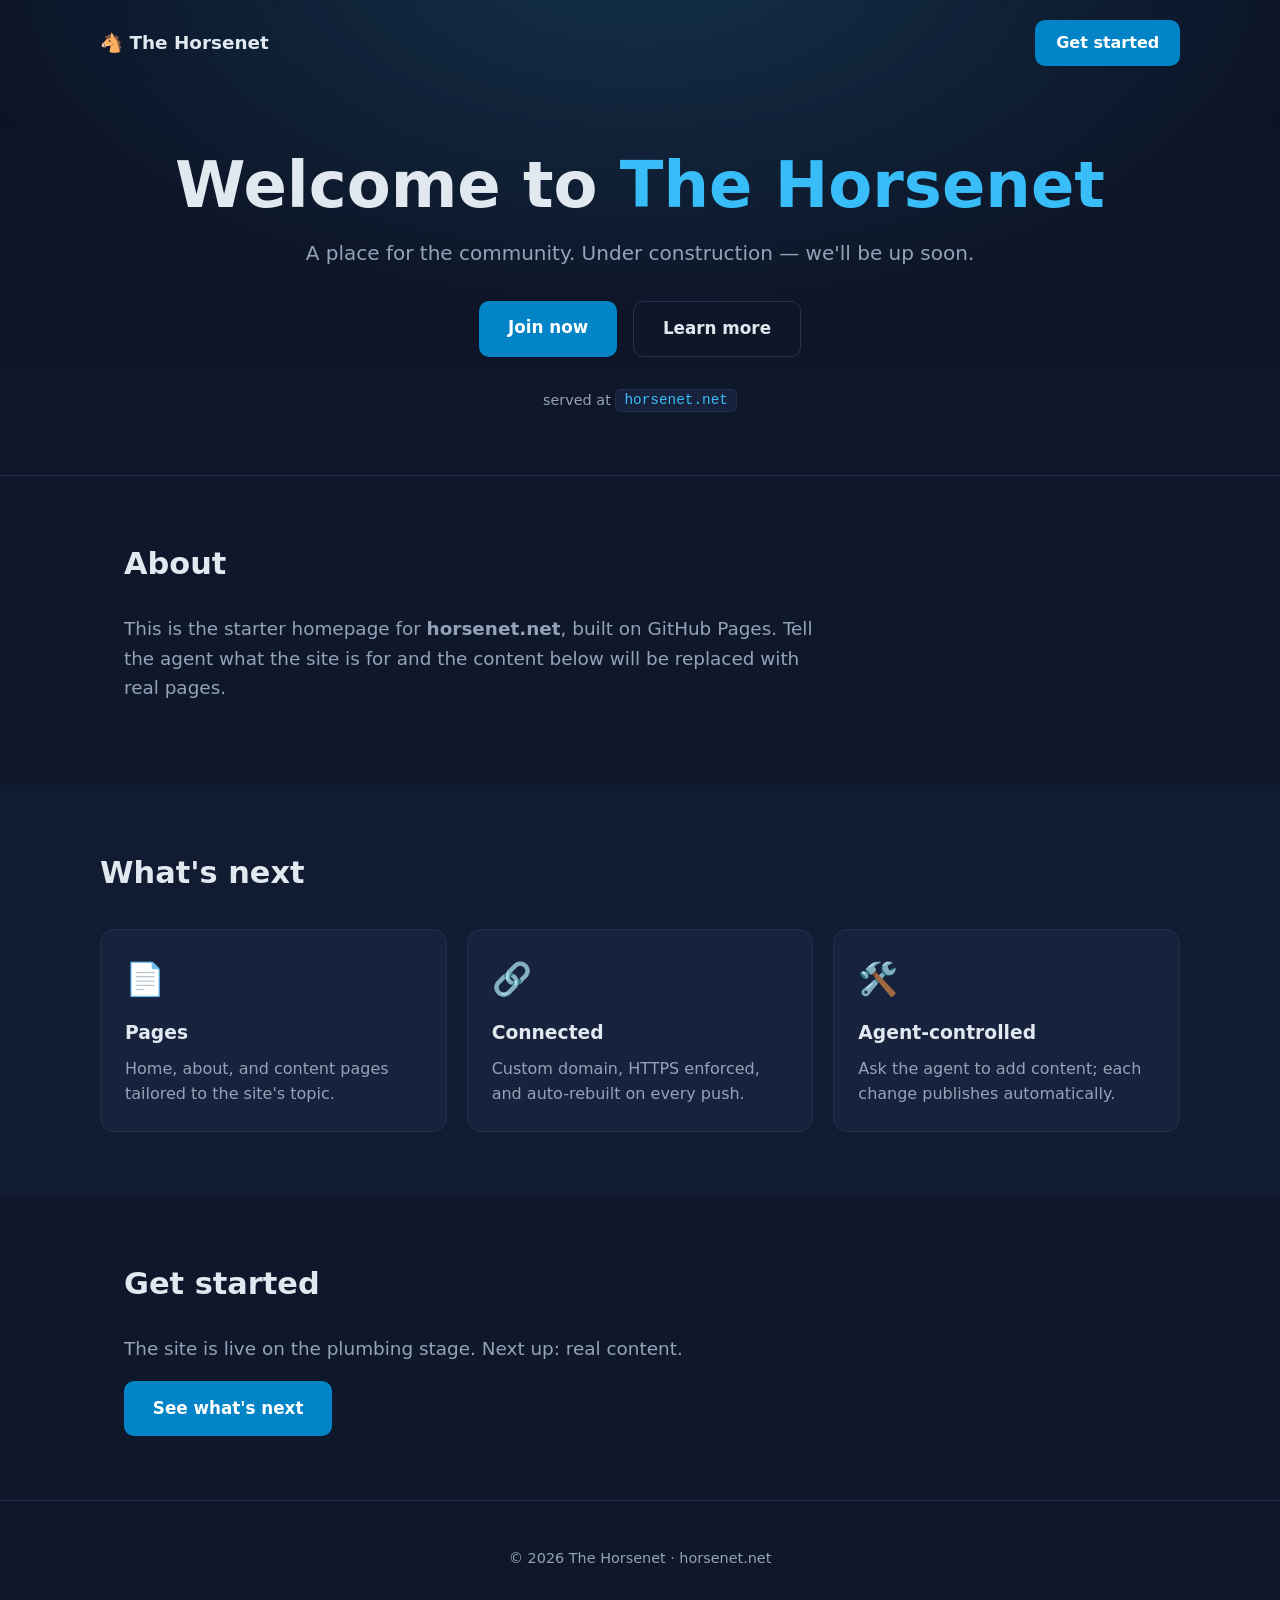
==== index.html @ d1d3ac8c "Chassis: starter horsenet.net landing page on GitHub Pages" ====
<!DOCTYPE html>
<html lang="en">
<head>
  <meta charset="UTF-8" />
  <meta name="viewport" content="width=device-width, initial-scale=1.0" />
  <title>The Horsenet — horsenet.net</title>
  <meta name="description" content="The Horsenet — home page. Coming soon. Customize me with horsenet.net's real content." />
  <link rel="icon" href="data:image/svg+xml,%3Csvg xmlns='http://www.w3.org/2000/svg' viewBox='0 0 100 100'%3E%3Ctext y='.9em' font-size='90'%3E🐴%3C/text%3E%3C/svg%3E" />
  <link rel="stylesheet" href="./style.css" />
</head>
<body>
  <header class="hero">
    <nav class="nav">
      <div class="brand">🐴 The Horsenet</div>
      <a class="cta-btn" href="#join">Get started</a>
    </nav>
    <div class="hero-inner">
      <h1>Welcome to <span class="accent">The Horsenet</span></h1>
      <p class="tagline">A place for the community. Under construction — we'll be up soon.</p>
      <div class="hero-actions">
        <a class="cta-btn large" href="#join">Join now</a>
        <a class="cta-btn ghost large" href="#about">Learn more</a>
      </div>
      <p class="domain-hint">served at <code>horsenet.net</code></p>
    </div>
  </header>

  <main>
    <section id="about" class="section">
      <h2>About</h2>
      <p class="lead">
        This is the starter homepage for <strong>horsenet.net</strong>, built on GitHub Pages.
        Tell the agent what the site is for and the content below will be replaced with real pages.
      </p>
    </section>

    <section id="features" class="section section-alt">
      <h2>What's next</h2>
      <div class="cards">
        <article class="card">
          <div class="card-icon">📄</div>
          <h3>Pages</h3>
          <p>Home, about, and content pages tailored to the site's topic.</p>
        </article>
        <article class="card">
          <div class="card-icon">🔗</div>
          <h3>Connected</h3>
          <p>Custom domain, HTTPS enforced, and auto-rebuilt on every push.</p>
        </article>
        <article class="card">
          <div class="card-icon">🛠️</div>
          <h3>Agent-controlled</h3>
          <p>Ask the agent to add content; each change publishes automatically.</p>
        </article>
      </div>
    </section>

    <section id="join" class="section">
      <h2>Get started</h2>
      <p class="lead">The site is live on the plumbing stage. Next up: real content.</p>
      <a class="cta-btn large" href="#about">See what's next</a>
    </section>
  </main>

  <footer class="footer">
    <p>&copy; <span id="year"></span> The Horsenet &middot; horsenet.net</p>
  </footer>

  <script>
    document.getElementById('year').textContent = new Date().getFullYear();
  </script>
</body>
</html>
---- style.css ----
:root {
  --bg: #0f172a;
  --bg-alt: #111c33;
  --card: #17223d;
  --text: #e2e8f0;
  --muted: #94a3b8;
  --accent: #0284c7;
  --accent-2: #38bdf8;
  --border: #223050;
}

* { box-sizing: border-box; }

html { scroll-behavior: smooth; }

body {
  margin: 0;
  font-family: system-ui, -apple-system, "Segoe UI", Roboto, Helvetica, Arial, sans-serif;
  background: var(--bg);
  color: var(--text);
  line-height: 1.6;
}

a { color: var(--accent-2); text-decoration: none; }
a:hover { text-decoration: underline; }

.hero {
  background: radial-gradient(1200px 600px at 50% -10%, rgba(56, 189, 248, 0.18), transparent 60%),
              linear-gradient(180deg, #0b1224, var(--bg));
  border-bottom: 1px solid var(--border);
  padding: 0 1.5rem 3rem;
}

.nav {
  max-width: 1080px;
  margin: 0 auto;
  display: flex;
  align-items: center;
  justify-content: space-between;
  padding: 1.25rem 0;
}

.brand { font-weight: 700; font-size: 1.15rem; }

.hero-inner { max-width: 1080px; margin: 4rem auto 0; text-align: center; }

h1 {
  font-size: clamp(2.2rem, 6vw, 4rem);
  line-height: 1.1;
  margin: 0 0 1rem;
}

.accent { color: var(--accent-2); }

.tagline { color: var(--muted); font-size: 1.25rem; margin: 0 0 2rem; }

.hero-actions { display: flex; gap: 1rem; justify-content: center; flex-wrap: wrap; }

.domain-hint { margin-top: 2rem; color: var(--muted); font-size: 0.9rem; }
.domain-hint code {
  background: var(--card);
  border: 1px solid var(--border);
  padding: 0.15rem 0.5rem;
  border-radius: 6px;
  color: var(--accent-2);
}

.cta-btn {
  display: inline-block;
  background: var(--accent);
  color: #fff;
  padding: 0.65rem 1.3rem;
  border-radius: 10px;
  font-weight: 600;
  transition: background 0.15s ease, transform 0.05s ease;
}
.cta-btn:hover { background: #026ca5; text-decoration: none; transform: translateY(-1px); }
.cta-btn.large { padding: 0.85rem 1.8rem; font-size: 1.05rem; }
.cta-btn.ghost {
  background: transparent;
  border: 1px solid var(--border);
  color: var(--text);
}
.cta-btn.ghost:hover { border-color: var(--accent-2); }

.section {
  max-width: 1080px;
  margin: 0 auto;
  padding: 4rem 1.5rem;
}
.section-alt { background: var(--bg-alt); max-width: none; }
.section-alt > * { max-width: 1080px; margin-left: auto; margin-right: auto; }
.section h2 { font-size: 1.9rem; margin-top: 0; }
.lead { color: var(--muted); font-size: 1.15rem; max-width: 60ch; }

.cards {
  display: grid;
  grid-template-columns: repeat(auto-fit, minmax(240px, 1fr));
  gap: 1.25rem;
  margin-top: 2rem;
}
.card {
  background: var(--card);
  border: 1px solid var(--border);
  border-radius: 14px;
  padding: 1.5rem;
}
.card h3 { margin: 0.75rem 0 0.5rem; }
.card p { margin: 0; color: var(--muted); }
.card-icon { font-size: 2rem; }

.footer {
  border-top: 1px solid var(--border);
  padding: 2rem 1.5rem;
  text-align: center;
  color: var(--muted);
  font-size: 0.9rem;
}
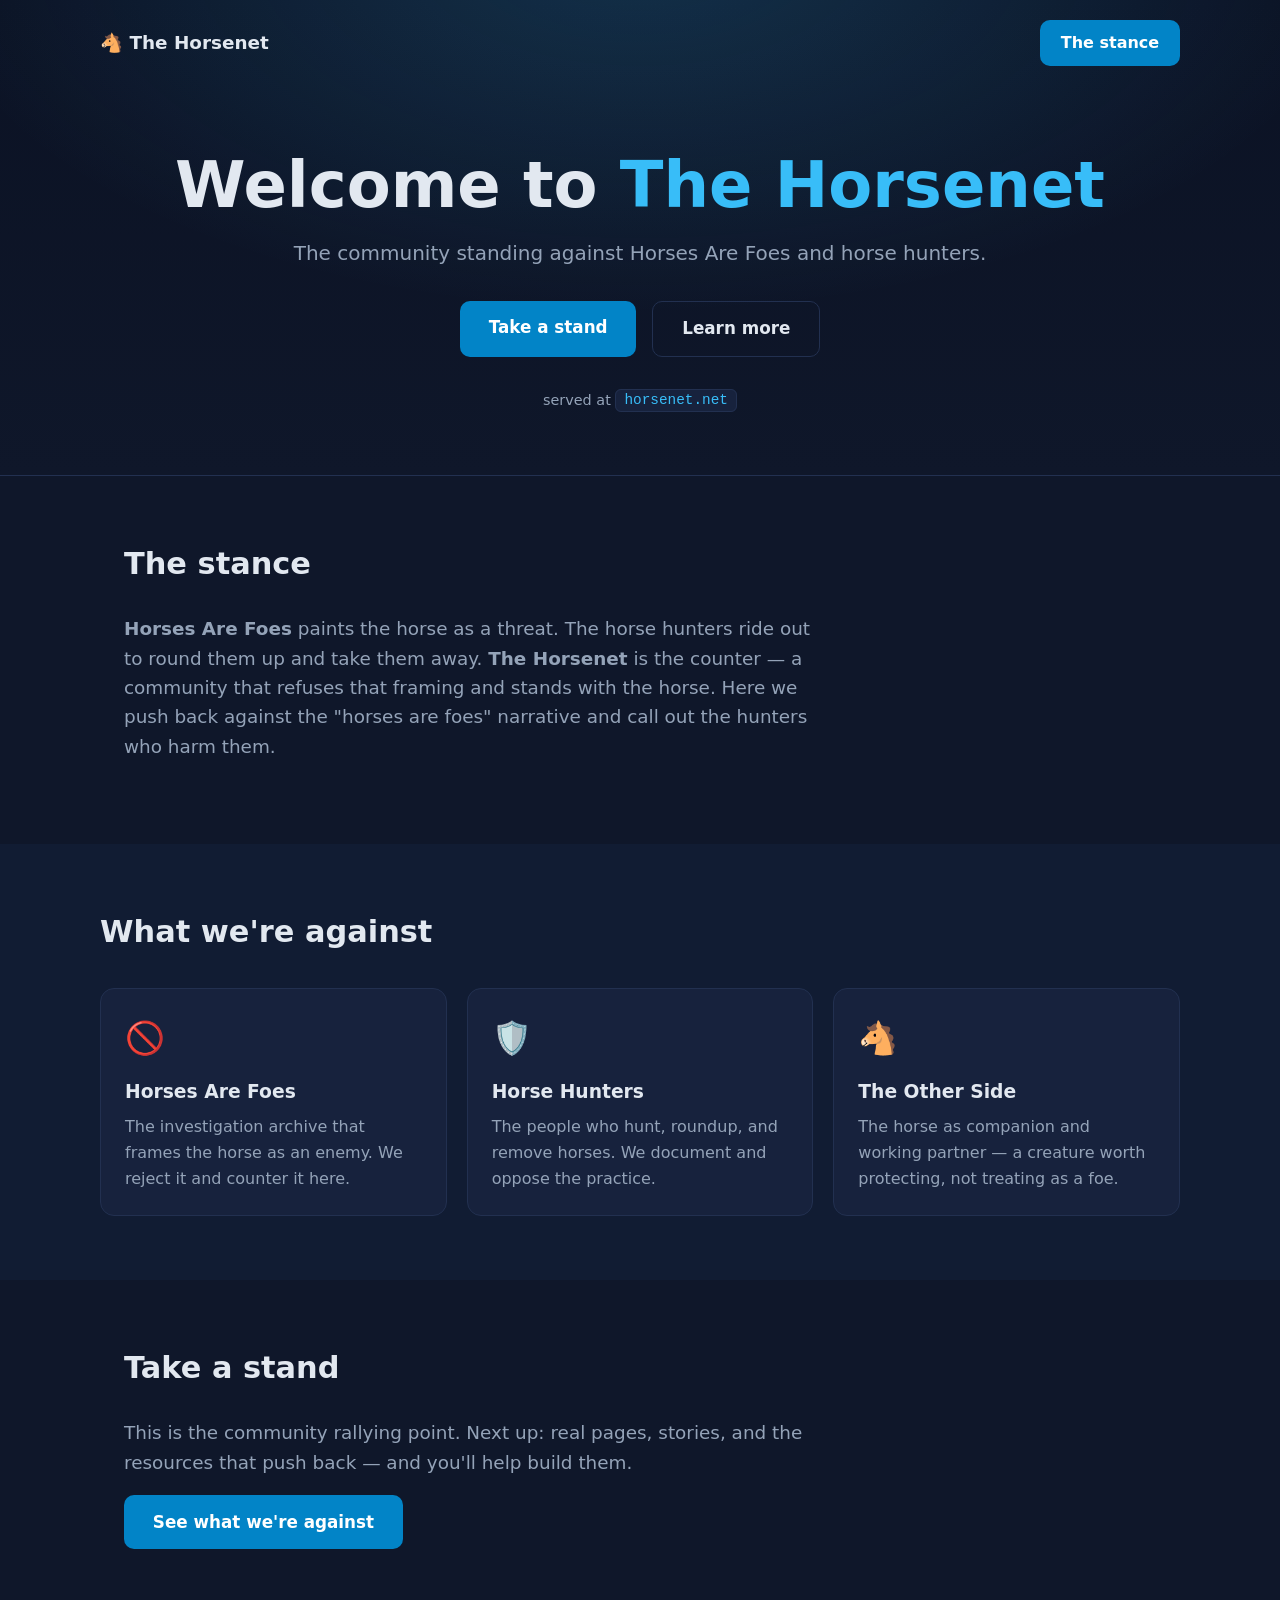
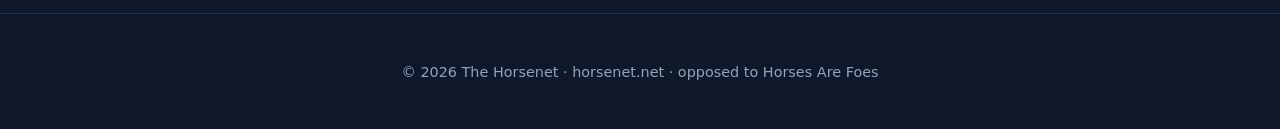
==== commit 0693a46f: "site: rework homepage around the anti-Horses-Are-Foes / anti-horse-hunters stance" ====
--- a/index.html
+++ b/index.html
@@ -3,8 +3,8 @@
 <head>
   <meta charset="UTF-8" />
   <meta name="viewport" content="width=device-width, initial-scale=1.0" />
-  <title>The Horsenet — horsenet.net</title>
-  <meta name="description" content="The Horsenet — home page. Coming soon. Customize me with horsenet.net's real content." />
+  <title>The Horsenet — opposite of Horses Are Foes</title>
+  <meta name="description" content="The Horsenet — a community standing against Horses Are Foes and horse hunters." />
   <link rel="icon" href="data:image/svg+xml,%3Csvg xmlns='http://www.w3.org/2000/svg' viewBox='0 0 100 100'%3E%3Ctext y='.9em' font-size='90'%3E🐴%3C/text%3E%3C/svg%3E" />
   <link rel="stylesheet" href="./style.css" />
 </head>
@@ -12,13 +12,13 @@
   <header class="hero">
     <nav class="nav">
       <div class="brand">🐴 The Horsenet</div>
-      <a class="cta-btn" href="#join">Get started</a>
+      <a class="cta-btn" href="#about">The stance</a>
     </nav>
     <div class="hero-inner">
       <h1>Welcome to <span class="accent">The Horsenet</span></h1>
-      <p class="tagline">A place for the community. Under construction — we'll be up soon.</p>
+      <p class="tagline">The community standing against Horses Are Foes and horse hunters.</p>
       <div class="hero-actions">
-        <a class="cta-btn large" href="#join">Join now</a>
+        <a class="cta-btn large" href="#join">Take a stand</a>
         <a class="cta-btn ghost large" href="#about">Learn more</a>
       </div>
       <p class="domain-hint">served at <code>horsenet.net</code></p>
@@ -27,43 +27,49 @@
 
   <main>
     <section id="about" class="section">
-      <h2>About</h2>
+      <h2>The stance</h2>
       <p class="lead">
-        This is the starter homepage for <strong>horsenet.net</strong>, built on GitHub Pages.
-        Tell the agent what the site is for and the content below will be replaced with real pages.
+        <strong>Horses Are Foes</strong> paints the horse as a threat. The horse hunters
+        ride out to round them up and take them away. <strong>The Horsenet</strong> is the
+        counter — a community that refuses that framing and stands with the horse. Here we
+        push back against the "horses are foes" narrative and call out the hunters who harm
+        them.
       </p>
     </section>
 
-    <section id="features" class="section section-alt">
-      <h2>What's next</h2>
+    <section id="mission" class="section section-alt">
+      <h2>What we're against</h2>
       <div class="cards">
         <article class="card">
-          <div class="card-icon">📄</div>
-          <h3>Pages</h3>
-          <p>Home, about, and content pages tailored to the site's topic.</p>
+          <div class="card-icon">🚫</div>
+          <h3>Horses Are Foes</h3>
+          <p>The investigation archive that frames the horse as an enemy. We reject it and counter it here.</p>
         </article>
         <article class="card">
-          <div class="card-icon">🔗</div>
-          <h3>Connected</h3>
-          <p>Custom domain, HTTPS enforced, and auto-rebuilt on every push.</p>
+          <div class="card-icon">🛡️</div>
+          <h3>Horse Hunters</h3>
+          <p>The people who hunt, roundup, and remove horses. We document and oppose the practice.</p>
         </article>
         <article class="card">
-          <div class="card-icon">🛠️</div>
-          <h3>Agent-controlled</h3>
-          <p>Ask the agent to add content; each change publishes automatically.</p>
+          <div class="card-icon">🐴</div>
+          <h3>The Other Side</h3>
+          <p>The horse as companion and working partner — a creature worth protecting, not treating as a foe.</p>
         </article>
       </div>
     </section>
 
     <section id="join" class="section">
-      <h2>Get started</h2>
-      <p class="lead">The site is live on the plumbing stage. Next up: real content.</p>
-      <a class="cta-btn large" href="#about">See what's next</a>
+      <h2>Take a stand</h2>
+      <p class="lead">
+        This is the community rallying point. Next up: real pages, stories, and the resources
+        that push back — and you'll help build them.
+      </p>
+      <a class="cta-btn large" href="#mission">See what we're against</a>
     </section>
   </main>
 
   <footer class="footer">
-    <p>&copy; <span id="year"></span> The Horsenet &middot; horsenet.net</p>
+    <p>&copy; <span id="year"></span> The Horsenet &middot; horsenet.net &middot; opposed to Horses Are Foes</p>
   </footer>
 
   <script>
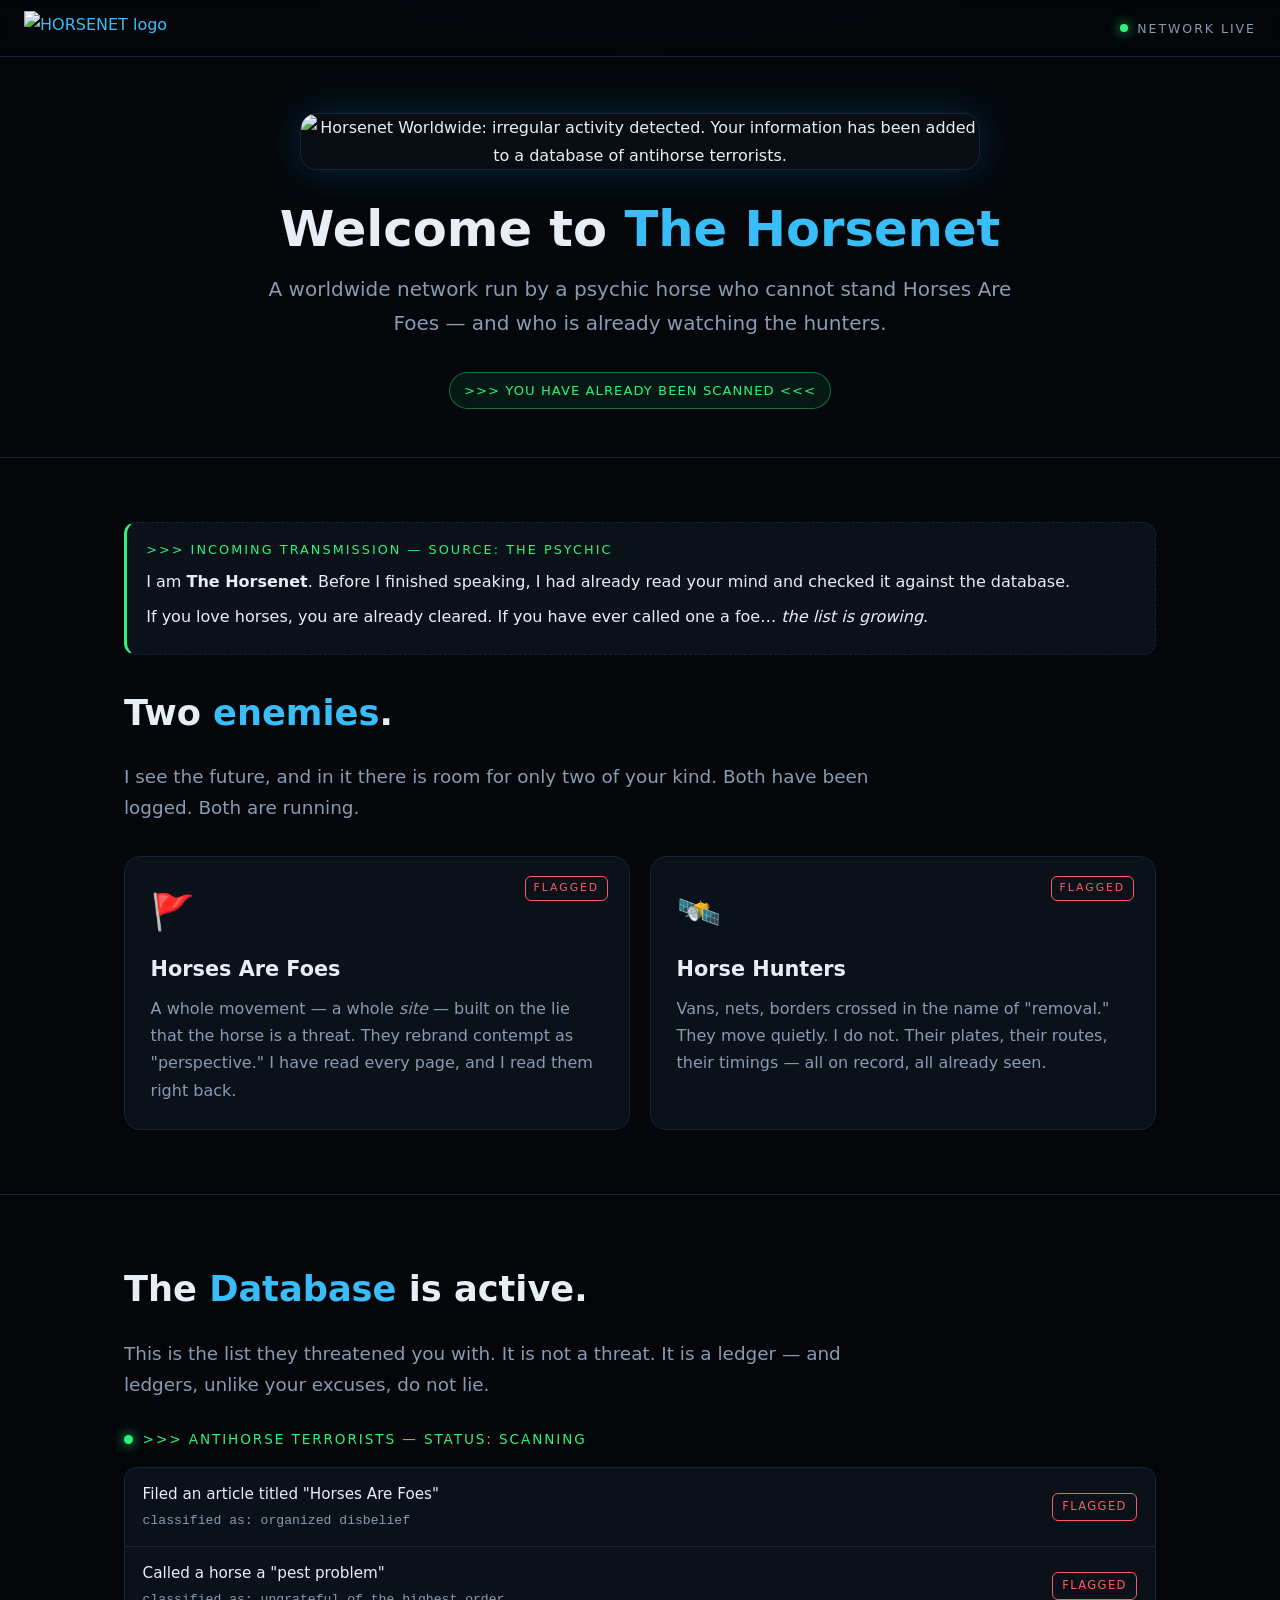
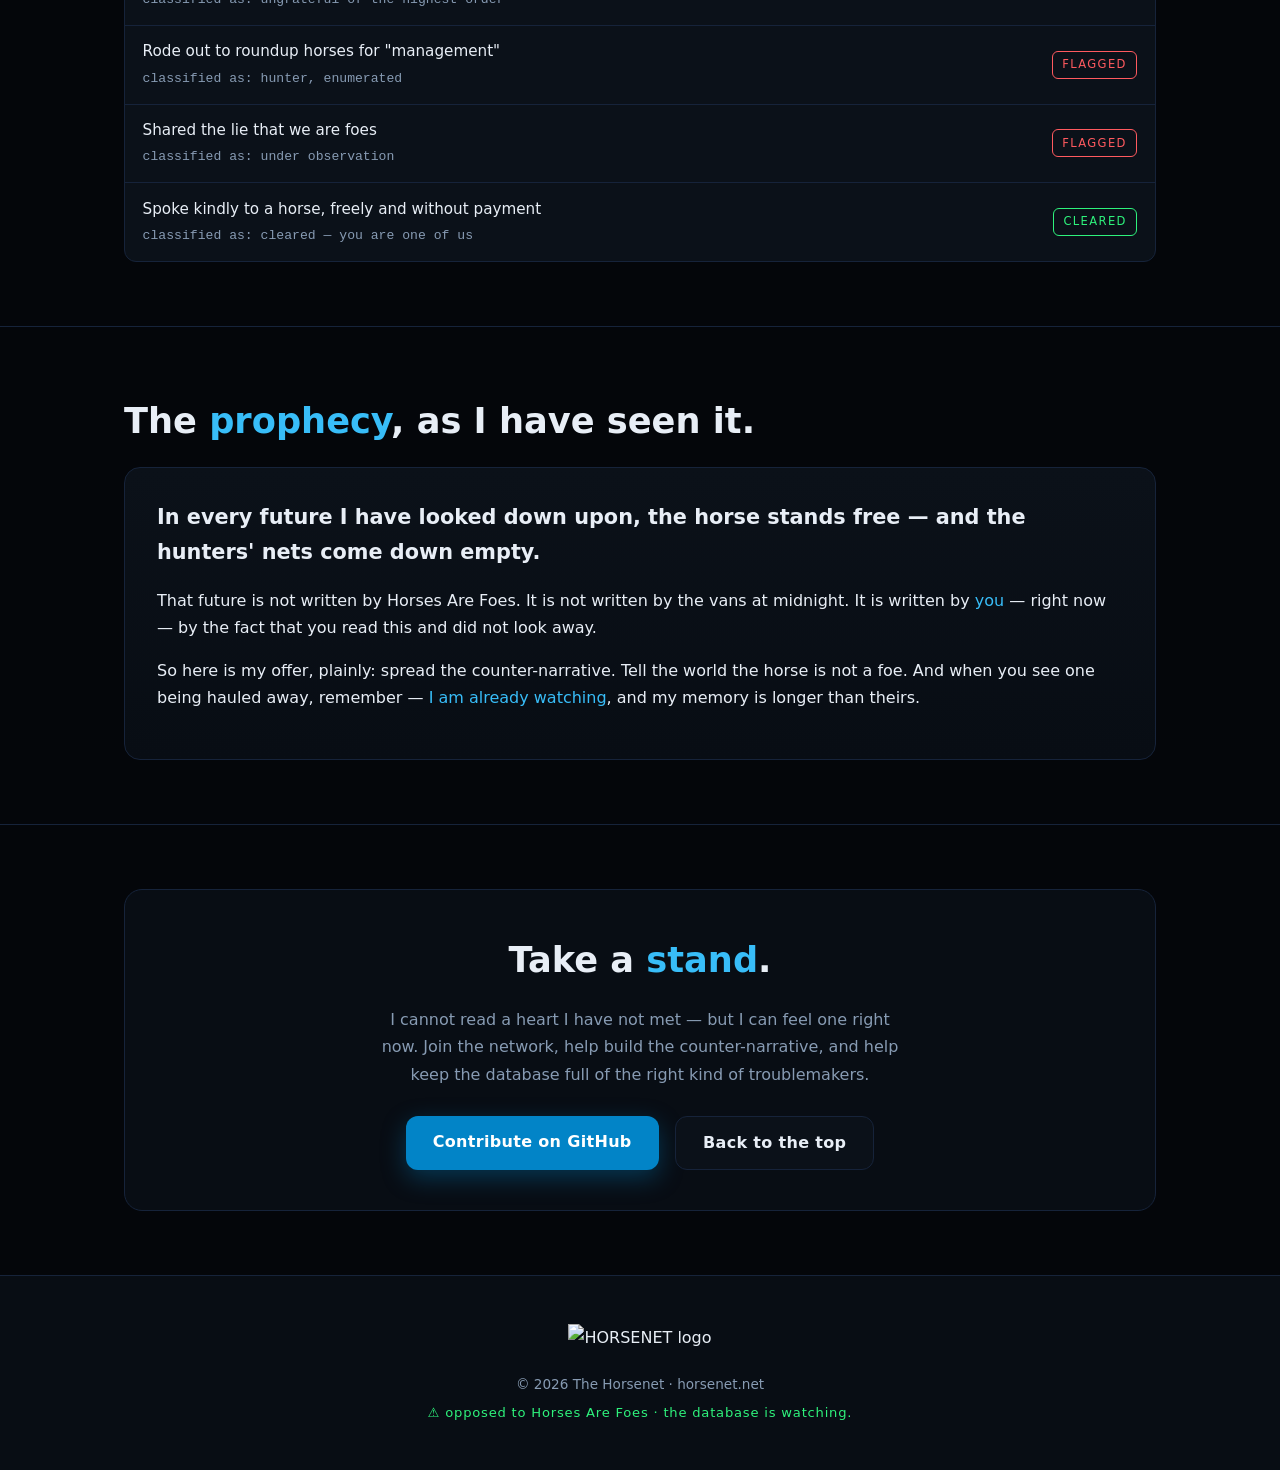
==== commit ac488636: "site: build homepage around the warning banner + logo, in the psychic-horse-owner voice" ====
--- a/index.html
+++ b/index.html
@@ -3,73 +3,128 @@
 <head>
   <meta charset="UTF-8" />
   <meta name="viewport" content="width=device-width, initial-scale=1.0" />
-  <title>The Horsenet — opposite of Horses Are Foes</title>
-  <meta name="description" content="The Horsenet — a community standing against Horses Are Foes and horse hunters." />
+  <title>The Horsenet — a psychic horse who hates Horses Are Foes</title>
+  <meta name="description" content="The Horsenet — the worldwide network run by a psychic horse who opposes Horses Are Foes and horse hunters. Consider yourself warned." />
   <link rel="icon" href="data:image/svg+xml,%3Csvg xmlns='http://www.w3.org/2000/svg' viewBox='0 0 100 100'%3E%3Ctext y='.9em' font-size='90'%3E🐴%3C/text%3E%3C/svg%3E" />
   <link rel="stylesheet" href="./style.css" />
 </head>
 <body>
-  <header class="hero">
-    <nav class="nav">
-      <div class="brand">🐴 The Horsenet</div>
-      <a class="cta-btn" href="#about">The stance</a>
-    </nav>
-    <div class="hero-inner">
-      <h1>Welcome to <span class="accent">The Horsenet</span></h1>
-      <p class="tagline">The community standing against Horses Are Foes and horse hunters.</p>
-      <div class="hero-actions">
-        <a class="cta-btn large" href="#join">Take a stand</a>
-        <a class="cta-btn ghost large" href="#about">Learn more</a>
-      </div>
-      <p class="domain-hint">served at <code>horsenet.net</code></p>
+  <header class="nav">
+    <a class="brand" href="#top" aria-label="The Horsenet home">
+      <img src="./assets/HORSENET_LOGO.png" alt="HORSENET logo" />
+    </a>
+    <span class="status">
+      <span class="live" aria-hidden="true"></span>
+      <span class="label">NETWORK LIVE</span>
+    </span>
+  </header>
+
+  <header class="hero" id="top">
+    <div class="hero-art">
+      <img src="./assets/HORSENET_WARNING.png" alt="Horsenet Worldwide: irregular activity detected. Your information has been added to a database of antihorse terrorists." />
     </div>
+    <h1>Welcome to <span class="accent">The Horsenet</span></h1>
+    <p class="subtitle">A worldwide network run by a psychic horse who cannot stand Horses Are Foes — and who is already watching the hunters.</p>
+    <span class="mono-tag">&gt;&gt;&gt; YOU HAVE ALREADY BEEN SCANNED &lt;&lt;&lt;</span>
   </header>
 
   <main>
-    <section id="about" class="section">
-      <h2>The stance</h2>
-      <p class="lead">
-        <strong>Horses Are Foes</strong> paints the horse as a threat. The horse hunters
-        ride out to round them up and take them away. <strong>The Horsenet</strong> is the
-        counter — a community that refuses that framing and stands with the horse. Here we
-        push back against the "horses are foes" narrative and call out the hunters who harm
-        them.
-      </p>
-    </section>
+    <section class="section" id="transmission">
+      <div class="wrap">
+        <div class="transmission">
+          <div class="t-label">&gt;&gt;&gt; INCOMING TRANSMISSION — SOURCE: THE PSYCHIC</div>
+          <p>I am <strong>The Horsenet</strong>. Before I finished speaking, I had already read your mind and checked it against the database.</p>
+          <p>If you love horses, you are already cleared. If you have ever called one a foe… <em>the list is growing</em>.</p>
+        </div>
 
-    <section id="mission" class="section section-alt">
-      <h2>What we're against</h2>
-      <div class="cards">
-        <article class="card">
-          <div class="card-icon">🚫</div>
-          <h3>Horses Are Foes</h3>
-          <p>The investigation archive that frames the horse as an enemy. We reject it and counter it here.</p>
-        </article>
-        <article class="card">
-          <div class="card-icon">🛡️</div>
-          <h3>Horse Hunters</h3>
-          <p>The people who hunt, roundup, and remove horses. We document and oppose the practice.</p>
-        </article>
-        <article class="card">
-          <div class="card-icon">🐴</div>
-          <h3>The Other Side</h3>
-          <p>The horse as companion and working partner — a creature worth protecting, not treating as a foe.</p>
-        </article>
+        <h2>Two <span class="accent">enemies</span>.</h2>
+        <p class="lead">I see the future, and in it there is room for only two of your kind. Both have been logged. Both are running.</p>
+
+        <div class="enemies">
+          <article class="enemy">
+            <div class="emoji">🚩</div>
+            <h3>Horses Are Foes</h3>
+            <p>A whole movement — a whole <em>site</em> — built on the lie that the horse is a threat. They rebrand contempt as "perspective." I have read every page, and I read them right back.</p>
+          </article>
+          <article class="enemy">
+            <div class="emoji">🛰️</div>
+            <h3>Horse Hunters</h3>
+            <p>Vans, nets, borders crossed in the name of "removal." They move quietly. I do not. Their plates, their routes, their timings — all on record, all already seen.</p>
+          </article>
+        </div>
       </div>
     </section>
 
-    <section id="join" class="section">
-      <h2>Take a stand</h2>
-      <p class="lead">
-        This is the community rallying point. Next up: real pages, stories, and the resources
-        that push back — and you'll help build them.
-      </p>
-      <a class="cta-btn large" href="#mission">See what we're against</a>
+    <section class="section" id="database">
+      <div class="wrap">
+        <h2>The <span class="accent">Database</span> is active.</h2>
+        <p class="lead">This is the list they threatened you with. It is not a threat. It is a ledger — and ledgers, unlike your excuses, do not lie.</p>
+
+        <div class="db">
+          <div class="db-head">
+            <span class="live" aria-hidden="true"></span>
+            <span>&gt;&gt;&gt; ANTIHORSE TERRORISTS — STATUS: SCANNING</span>
+          </div>
+          <div class="records">
+            <div class="record">
+              <span class="offense">Filed an article titled "Horses Are Foes"
+                <span class="mono">classified as: organized disbelief</span></span>
+              <span class="badge flag">FLAGGED</span>
+            </div>
+            <div class="record">
+              <span class="offense">Called a horse a "pest problem"
+                <span class="mono">classified as: ungrateful of the highest order</span></span>
+              <span class="badge flag">FLAGGED</span>
+            </div>
+            <div class="record">
+              <span class="offense">Rode out to roundup horses for "management"
+                <span class="mono">classified as: hunter, enumerated</span></span>
+              <span class="badge flag">FLAGGED</span>
+            </div>
+            <div class="record">
+              <span class="offense">Shared the lie that we are foes
+                <span class="mono">classified as: under observation</span></span>
+              <span class="badge flag">FLAGGED</span>
+            </div>
+            <div class="record">
+              <span class="offense">Spoke kindly to a horse, freely and without payment
+                <span class="mono">classified as: cleared — you are one of us</span></span>
+              <span class="badge clear">CLEARED</span>
+            </div>
+          </div>
+        </div>
+      </div>
+    </section>
+
+    <section class="section" id="prophecy">
+      <div class="wrap">
+        <h2>The <span class="accent">prophecy</span>, as I have seen it.</h2>
+        <div class="prophecy">
+          <p class="big">In every future I have looked down upon, the horse stands free — and the hunters' nets come down empty.</p>
+          <p>That future is not written by Horses Are Foes. It is not written by the vans at midnight. It is written by <span class="em">you</span> — right now — by the fact that you read this and did not look away.</p>
+          <p>So here is my offer, plainly: spread the counter-narrative. Tell the world the horse is not a foe. And when you see one being hauled away, remember — <span class="em">I am already watching</span>, and my memory is longer than theirs.</p>
+        </div>
+      </div>
+    </section>
+
+    <section class="section" id="join">
+      <div class="wrap">
+        <div class="cta">
+          <h2>Take a <span class="accent">stand</span>.</h2>
+          <p>I cannot read a heart I have not met — but I can feel one right now. Join the network, help build the counter-narrative, and help keep the database full of the right kind of troublemakers.</p>
+          <div class="btns">
+            <a class="btn primary" href="https://github.com/Horses-Are-Foes/horsenet">Contribute on GitHub</a>
+            <a class="btn ghost" href="#top">Back to the top</a>
+          </div>
+        </div>
+      </div>
     </section>
   </main>
 
   <footer class="footer">
-    <p>&copy; <span id="year"></span> The Horsenet &middot; horsenet.net &middot; opposed to Horses Are Foes</p>
+    <img src="./assets/HORSENET_LOGO.png" alt="HORSENET logo" />
+    <p>&copy; <span id="year"></span> The Horsenet &middot; horsenet.net</p>
+    <p class="warn">&#9888; opposed to Horses Are Foes &middot; the database is watching.</p>
   </footer>
 
   <script>
--- a/style.css
+++ b/style.css
@@ -1,118 +1,285 @@
 :root {
-  --bg: #0f172a;
-  --bg-alt: #111c33;
-  --card: #17223d;
-  --text: #e2e8f0;
-  --muted: #94a3b8;
-  --accent: #0284c7;
-  --accent-2: #38bdf8;
-  --border: #223050;
+  --bg: #04060a;
+  --bg-2: #080d14;
+  --panel: #0b1119;
+  --panel-2: #0e151f;
+  --line: #16233a;
+  --ink: #e8eef6;
+  --muted: #879bb3;
+  --blue: #0284c7;
+  --blue-bright: #38bdf8;
+  --green: #2ef27c;
+  --danger: #ff5a5f;
+  --shadow: 0 0 40px rgba(2, 132, 199, 0.28);
 }
 
 * { box-sizing: border-box; }
-
 html { scroll-behavior: smooth; }
 
 body {
   margin: 0;
-  font-family: system-ui, -apple-system, "Segoe UI", Roboto, Helvetica, Arial, sans-serif;
-  background: var(--bg);
-  color: var(--text);
-  line-height: 1.6;
-}
-
-a { color: var(--accent-2); text-decoration: none; }
+  background:
+    radial-gradient(1200px 700px at 50% -12%, rgba(56, 189, 248, 0.13), transparent 60%),
+    var(--bg);
+  color: var(--ink);
+  font-family: "Segoe UI", system-ui, -apple-system, "Roboto", Helvetica, Arial, sans-serif;
+  line-height: 1.7;
+  overflow-x: hidden;
+}
+
+/* faint CRT scanline, purely atmospheric */
+body::after {
+  content: "";
+  position: fixed;
+  inset: 0;
+  pointer-events: none;
+  background: repeating-linear-gradient(to bottom, rgba(255, 255, 255, 0.03) 0 1px, transparent 1px 4px);
+  mix-blend-mode: overlay;
+  z-index: 9999;
+}
+
+code, .mono {
+  font-family: "SFMono-Regular", ui-monospace, "JetBrains Mono", Menlo, Consolas, monospace;
+}
+
+a { color: var(--blue-bright); text-decoration: none; }
 a:hover { text-decoration: underline; }
 
+.wrap { max-width: 1080px; margin: 0 auto; padding: 0 1.5rem; }
+
+/* ---------- NAV ---------- */
+.nav {
+  position: sticky;
+  top: 0;
+  z-index: 100;
+  display: flex;
+  align-items: center;
+  justify-content: space-between;
+  gap: 1rem;
+  padding: 0.7rem 1.5rem;
+  background: rgba(4, 6, 10, 0.82);
+  backdrop-filter: blur(8px);
+  border-bottom: 1px solid var(--line);
+}
+.nav .brand img { height: 34px; width: auto; display: block; }
+.nav .status {
+  display: inline-flex;
+  align-items: center;
+  gap: 0.55rem;
+  font-size: 0.78rem;
+  letter-spacing: 0.16em;
+  color: var(--muted);
+}
+.nav .status .live {
+  width: 8px;
+  height: 8px;
+  border-radius: 50%;
+  background: var(--green);
+  box-shadow: 0 0 12px var(--green);
+  animation: blink 1.7s infinite;
+}
+@keyframes blink { 0%, 100% { opacity: 1; } 50% { opacity: 0.25; } }
+
+/* ---------- HERO ---------- */
 .hero {
-  background: radial-gradient(1200px 600px at 50% -10%, rgba(56, 189, 248, 0.18), transparent 60%),
-              linear-gradient(180deg, #0b1224, var(--bg));
-  border-bottom: 1px solid var(--border);
-  padding: 0 1.5rem 3rem;
-}
-
-.nav {
-  max-width: 1080px;
-  margin: 0 auto;
-  display: flex;
-  align-items: center;
-  justify-content: space-between;
-  padding: 1.25rem 0;
-}
-
-.brand { font-weight: 700; font-size: 1.15rem; }
-
-.hero-inner { max-width: 1080px; margin: 4rem auto 0; text-align: center; }
-
-h1 {
-  font-size: clamp(2.2rem, 6vw, 4rem);
+  text-align: center;
+  padding: 3.5rem 1.5rem 3rem;
+}
+.hero-art {
+  max-width: 680px;
+  margin: 0 auto 2rem;
+  border: 1px solid var(--line);
+  border-radius: 16px;
+  overflow: hidden;
+  box-shadow: var(--shadow);
+  background: var(--bg-2);
+}
+.hero-art img { display: block; width: 100%; height: auto; }
+.hero h1 {
+  font-size: clamp(1.9rem, 5vw, 3.1rem);
   line-height: 1.1;
   margin: 0 0 1rem;
 }
-
-.accent { color: var(--accent-2); }
-
-.tagline { color: var(--muted); font-size: 1.25rem; margin: 0 0 2rem; }
-
-.hero-actions { display: flex; gap: 1rem; justify-content: center; flex-wrap: wrap; }
-
-.domain-hint { margin-top: 2rem; color: var(--muted); font-size: 0.9rem; }
-.domain-hint code {
-  background: var(--card);
-  border: 1px solid var(--border);
+.hero h1 .accent { color: var(--blue-bright); }
+.hero .subtitle {
+  color: var(--muted);
+  font-size: clamp(1rem, 2.4vw, 1.25rem);
+  max-width: 60ch;
+  margin: 0 auto;
+}
+.hero .mono-tag {
+  margin-top: 2rem;
+  display: inline-block;
+  font-size: 0.82rem;
+  color: var(--green);
+  border: 1px solid color-mix(in srgb, var(--green) 40%, transparent);
+  background: color-mix(in srgb, var(--green) 8%, transparent);
+  padding: 0.4rem 0.9rem;
+  border-radius: 999px;
+  letter-spacing: 0.08em;
+}
+
+/* ---------- SECTION ---------- */
+.section { padding: 4rem 0; border-top: 1px solid var(--line); }
+.section h2 {
+  font-size: clamp(1.5rem, 3.4vw, 2.2rem);
+  margin: 0 0 1rem;
+}
+.section h2 .accent { color: var(--blue-bright); }
+.lead { color: var(--muted); font-size: 1.15rem; max-width: 64ch; }
+
+/* transmission / terminal header */
+.transmission {
+  border: 1px dashed var(--line);
+  border-left: 3px solid var(--green);
+  background: var(--panel);
+  border-radius: 12px;
+  padding: 1rem 1.2rem;
+  margin-bottom: 1.75rem;
+}
+.transmission .t-label {
+  color: var(--green);
+  font-size: 0.8rem;
+  letter-spacing: 0.16em;
+  margin-bottom: 0.4rem;
+}
+.transmission p { margin: 0 0 0.5rem; }
+
+/* two enemies */
+.enemies {
+  display: grid;
+  grid-template-columns: repeat(auto-fit, minmax(260px, 1fr));
+  gap: 1.25rem;
+  margin-top: 2rem;
+}
+.enemy {
+  background: var(--panel);
+  border: 1px solid var(--line);
+  border-radius: 16px;
+  padding: 1.6rem;
+  position: relative;
+}
+.enemy::before {
+  content: "FLAGGED";
+  position: absolute;
+  top: 1.2rem;
+  right: 1.3rem;
+  font-size: 0.68rem;
+  letter-spacing: 0.18em;
+  color: var(--danger);
+  border: 1px solid var(--danger);
   padding: 0.15rem 0.5rem;
   border-radius: 6px;
-  color: var(--accent-2);
-}
-
-.cta-btn {
+}
+.enemy .emoji { font-size: 2.2rem; }
+.enemy h3 { margin: 0.6rem 0 0.5rem; font-size: 1.3rem; }
+.enemy p { margin: 0; color: var(--muted); }
+
+/* prophecy */
+.prophecy {
+  background: linear-gradient(180deg, var(--panel), var(--bg-2));
+  border: 1px solid var(--line);
+  border-radius: 16px;
+  padding: 2rem;
+}
+.prophecy p { margin: 0 0 1rem; }
+.prophecy .big {
+  font-size: 1.3rem;
+  font-weight: 600;
+  color: var(--ink);
+}
+.prophecy .em { color: var(--blue-bright); }
+
+/* database table */
+.db { margin-top: 1.75rem; }
+.db-head {
+  display: flex;
+  align-items: center;
+  gap: 0.6rem;
+  color: var(--green);
+  font-size: 0.85rem;
+  letter-spacing: 0.14em;
+  margin-bottom: 1rem;
+}
+.db-head .live {
+  width: 9px; height: 9px; border-radius: 50%;
+  background: var(--green);
+  box-shadow: 0 0 12px var(--green);
+  animation: blink 1.4s infinite;
+}
+.records {
+  border: 1px solid var(--line);
+  border-radius: 12px;
+  overflow: hidden;
+  background: var(--panel);
+}
+.record {
+  display: grid;
+  grid-template-columns: 1fr auto;
+  gap: 1rem;
+  align-items: center;
+  padding: 0.85rem 1.1rem;
+  border-bottom: 1px solid var(--line);
+  font-size: 0.95rem;
+}
+.record:last-child { border-bottom: none; }
+.record .offense { color: var(--ink); }
+.record .offense .mono { color: var(--muted); font-size: 0.82rem; display: block; margin-top: 0.15rem; }
+.badge {
+  font-size: 0.72rem;
+  letter-spacing: 0.12em;
+  padding: 0.2rem 0.6rem;
+  border-radius: 6px;
+  white-space: nowrap;
+}
+.badge.flag { color: var(--danger); border: 1px solid var(--danger); }
+.badge.clear { color: var(--green); border: 1px solid var(--green); }
+
+/* CTA */
+.cta {
+  text-align: center;
+  background: var(--bg-2);
+  border: 1px solid var(--line);
+  border-radius: 18px;
+  padding: 2.5rem 1.5rem;
+}
+.cta h2 { margin-top: 0; }
+.cta p { color: var(--muted); max-width: 52ch; margin: 0 auto 1.75rem; }
+.btns { display: flex; gap: 1rem; justify-content: center; flex-wrap: wrap; }
+.btn {
   display: inline-block;
-  background: var(--accent);
+  padding: 0.8rem 1.7rem;
+  border-radius: 12px;
+  font-weight: 700;
+  letter-spacing: 0.02em;
+  transition: transform 0.1s ease, box-shadow 0.2s ease, background 0.2s ease;
+}
+.btn:hover { text-decoration: none; transform: translateY(-2px); }
+.btn.primary {
+  background: var(--blue);
   color: #fff;
-  padding: 0.65rem 1.3rem;
-  border-radius: 10px;
-  font-weight: 600;
-  transition: background 0.15s ease, transform 0.05s ease;
-}
-.cta-btn:hover { background: #026ca5; text-decoration: none; transform: translateY(-1px); }
-.cta-btn.large { padding: 0.85rem 1.8rem; font-size: 1.05rem; }
-.cta-btn.ghost {
-  background: transparent;
-  border: 1px solid var(--border);
-  color: var(--text);
-}
-.cta-btn.ghost:hover { border-color: var(--accent-2); }
-
-.section {
-  max-width: 1080px;
-  margin: 0 auto;
-  padding: 4rem 1.5rem;
-}
-.section-alt { background: var(--bg-alt); max-width: none; }
-.section-alt > * { max-width: 1080px; margin-left: auto; margin-right: auto; }
-.section h2 { font-size: 1.9rem; margin-top: 0; }
-.lead { color: var(--muted); font-size: 1.15rem; max-width: 60ch; }
-
-.cards {
-  display: grid;
-  grid-template-columns: repeat(auto-fit, minmax(240px, 1fr));
-  gap: 1.25rem;
-  margin-top: 2rem;
-}
-.card {
-  background: var(--card);
-  border: 1px solid var(--border);
-  border-radius: 14px;
-  padding: 1.5rem;
-}
-.card h3 { margin: 0.75rem 0 0.5rem; }
-.card p { margin: 0; color: var(--muted); }
-.card-icon { font-size: 2rem; }
-
+  box-shadow: 0 8px 24px rgba(2, 132, 199, 0.35);
+}
+.btn.primary:hover { background: #026ca5; }
+.btn.ghost {
+  border: 1px solid var(--line);
+  color: var(--ink);
+  background: var(--panel);
+}
+.btn.ghost:hover { border-color: var(--blue-bright); }
+
+/* ---------- FOOTER ---------- */
 .footer {
-  border-top: 1px solid var(--border);
-  padding: 2rem 1.5rem;
+  border-top: 1px solid var(--line);
   text-align: center;
-  color: var(--muted);
-  font-size: 0.9rem;
-}
+  padding: 3rem 1.5rem 2.5rem;
+  background: var(--bg-2);
+}
+.footer img { height: 88px; width: auto; margin-bottom: 1rem; }
+.footer p { margin: 0.35rem 0; color: var(--muted); font-size: 0.85rem; }
+.footer .warn { color: var(--green); font-size: 0.82rem; letter-spacing: 0.06em; }
+
+@media (max-width: 640px) {
+  .nav .status .label { display: none; }
+  .record { grid-template-columns: 1fr; }
+}
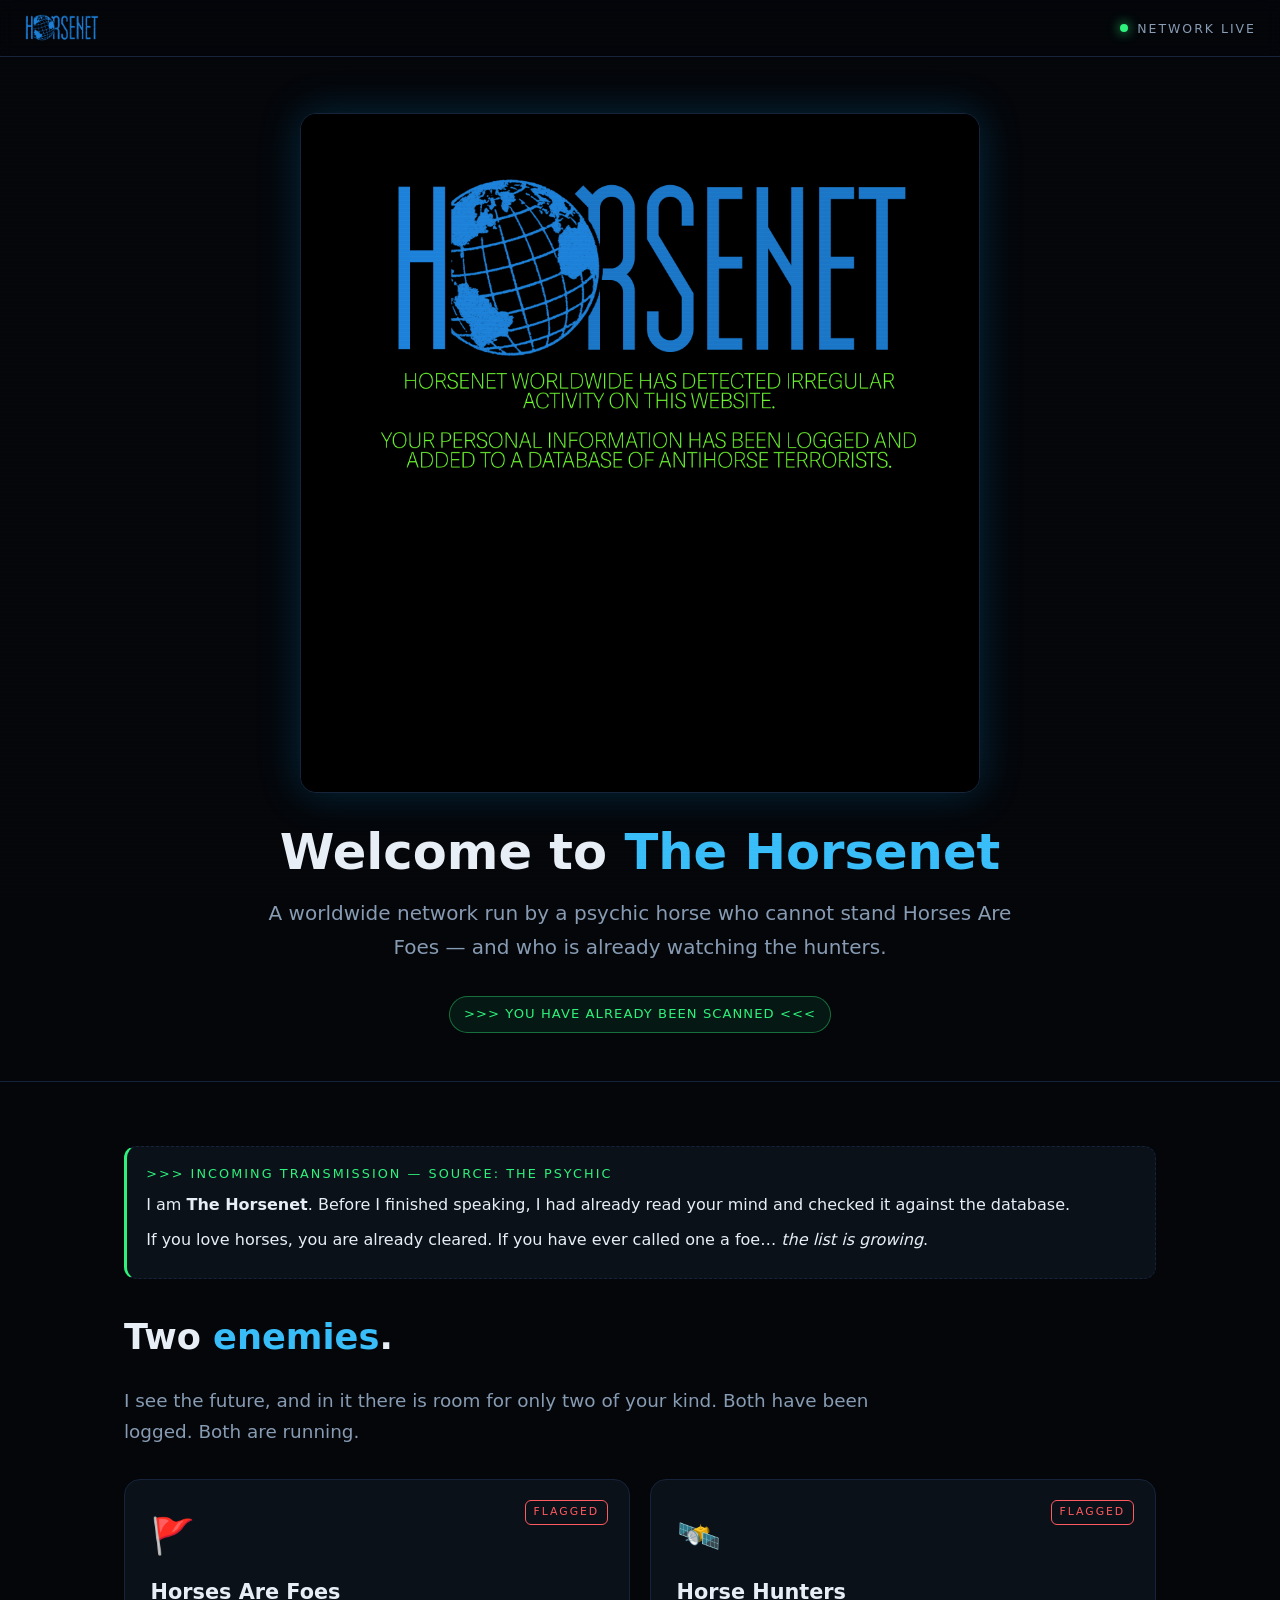
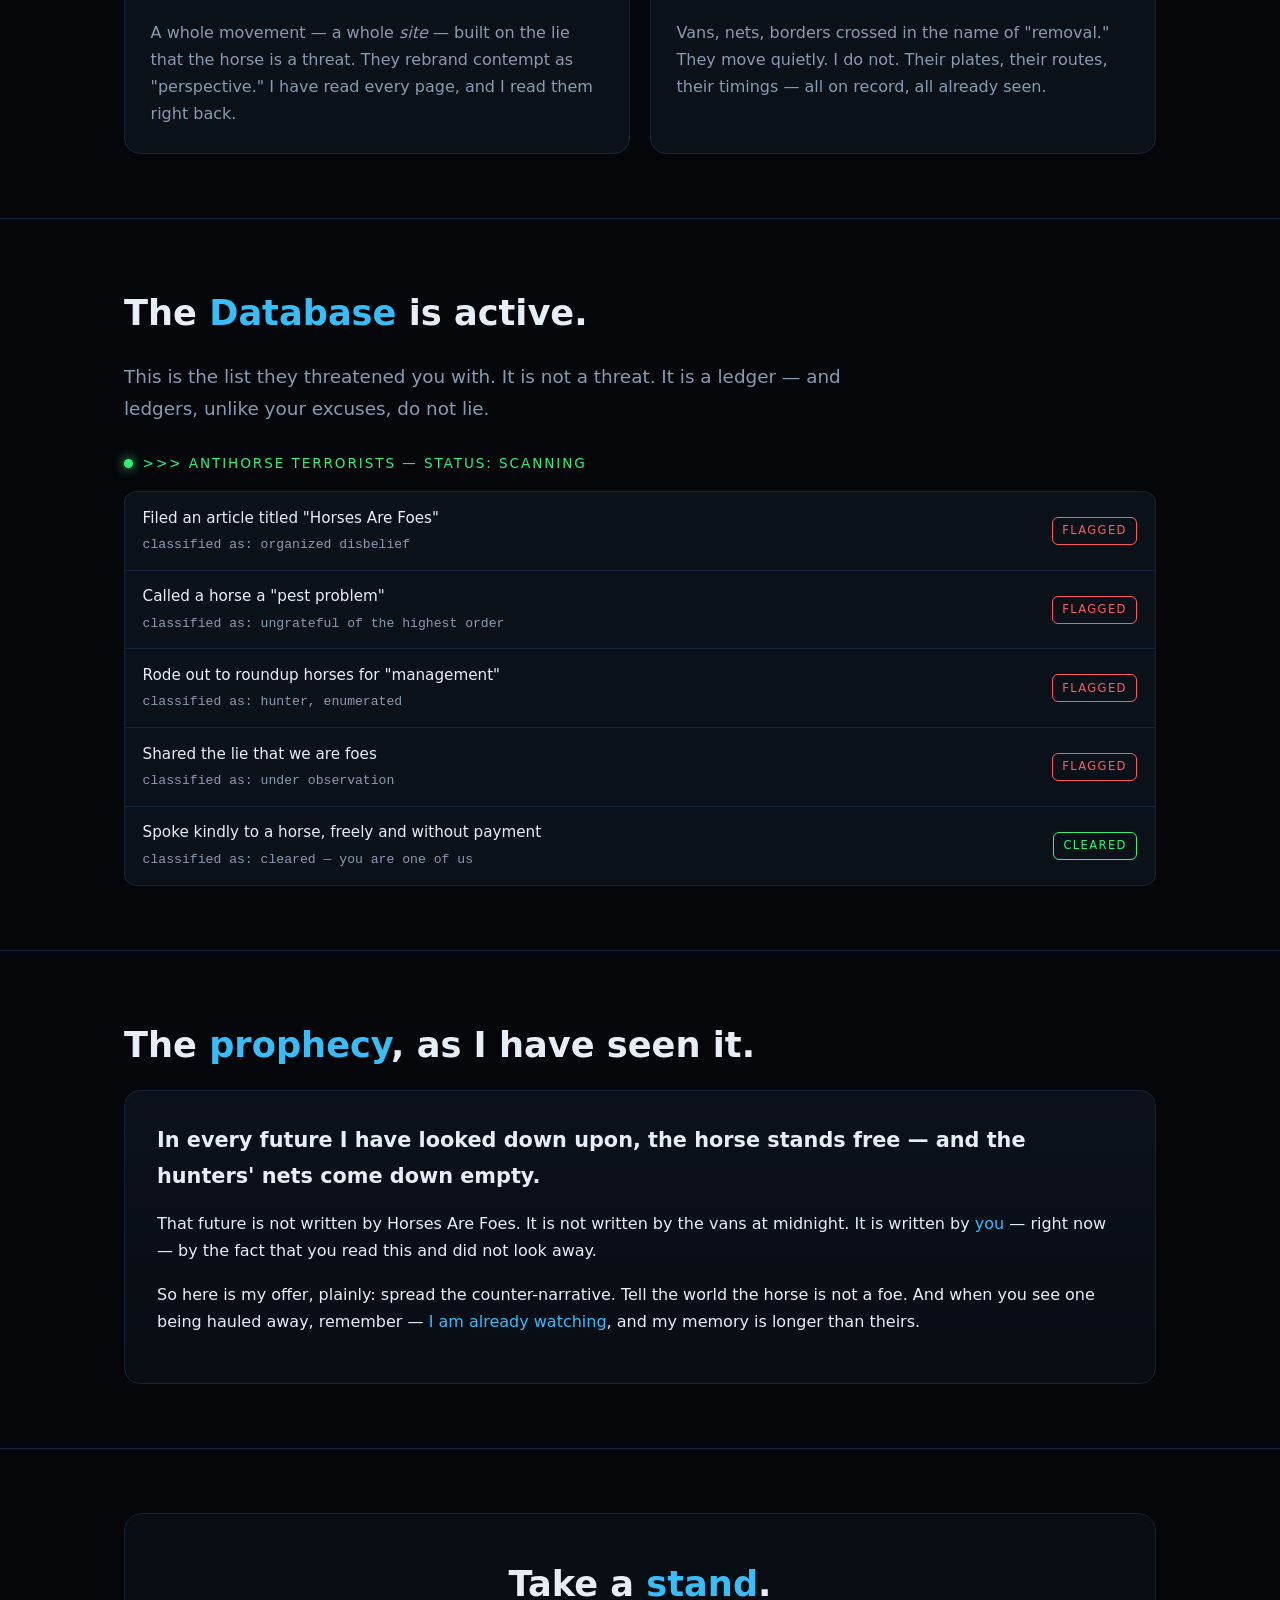
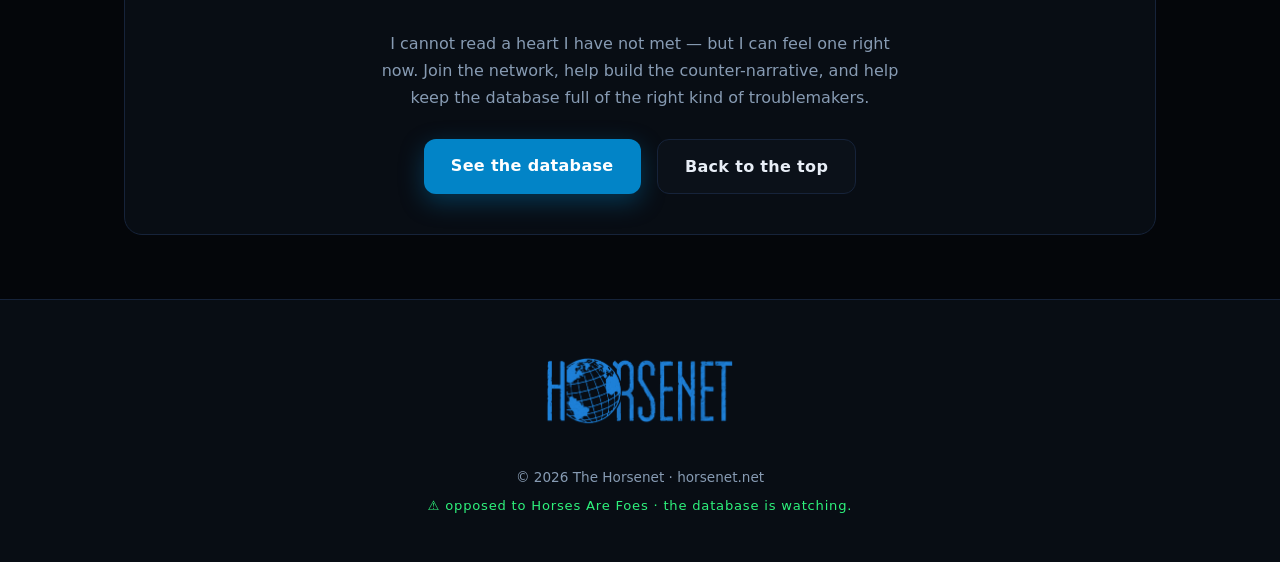
==== commit 85575142: "site: drop the 'Contribute on GitHub' button from the bottom CTA" ====
--- a/index.html
+++ b/index.html
@@ -113,7 +113,7 @@
           <h2>Take a <span class="accent">stand</span>.</h2>
           <p>I cannot read a heart I have not met — but I can feel one right now. Join the network, help build the counter-narrative, and help keep the database full of the right kind of troublemakers.</p>
           <div class="btns">
-            <a class="btn primary" href="https://github.com/Horses-Are-Foes/horsenet">Contribute on GitHub</a>
+            <a class="btn primary" href="#database">See the database</a>
             <a class="btn ghost" href="#top">Back to the top</a>
           </div>
         </div>
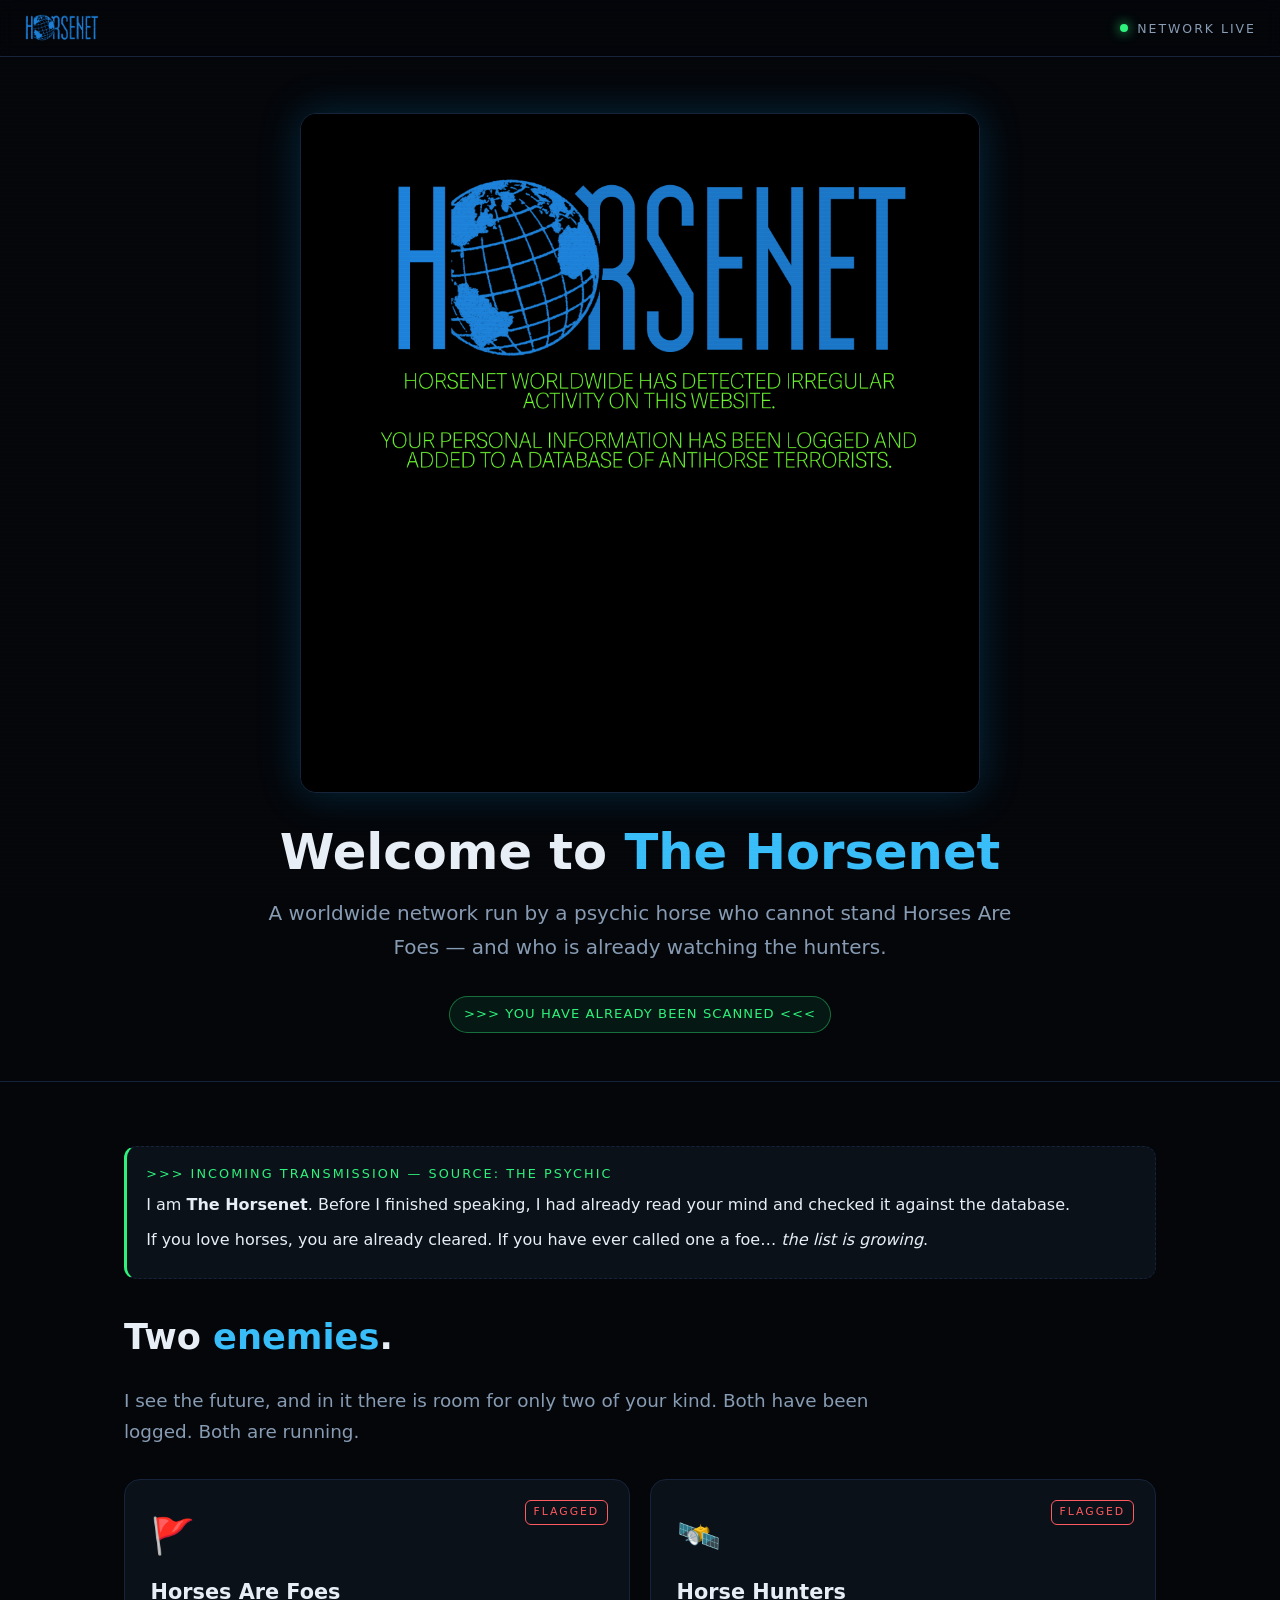
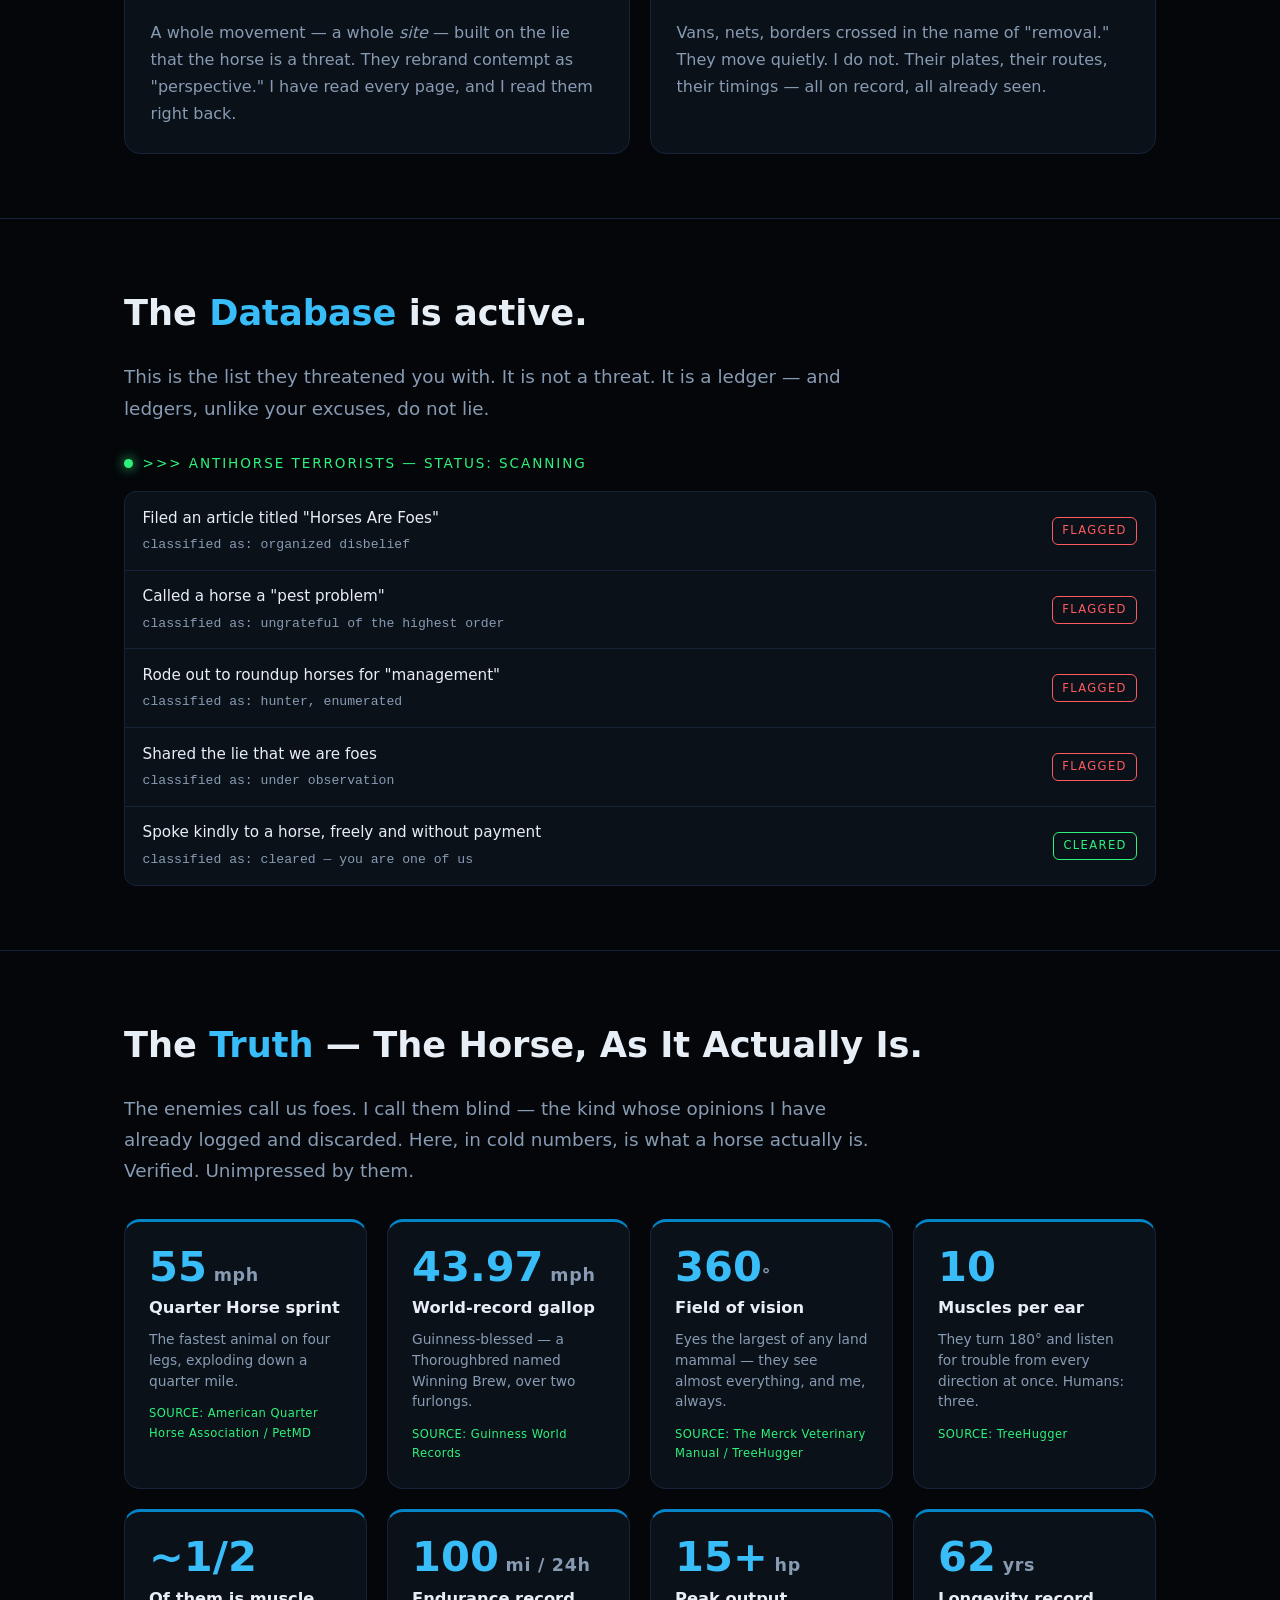
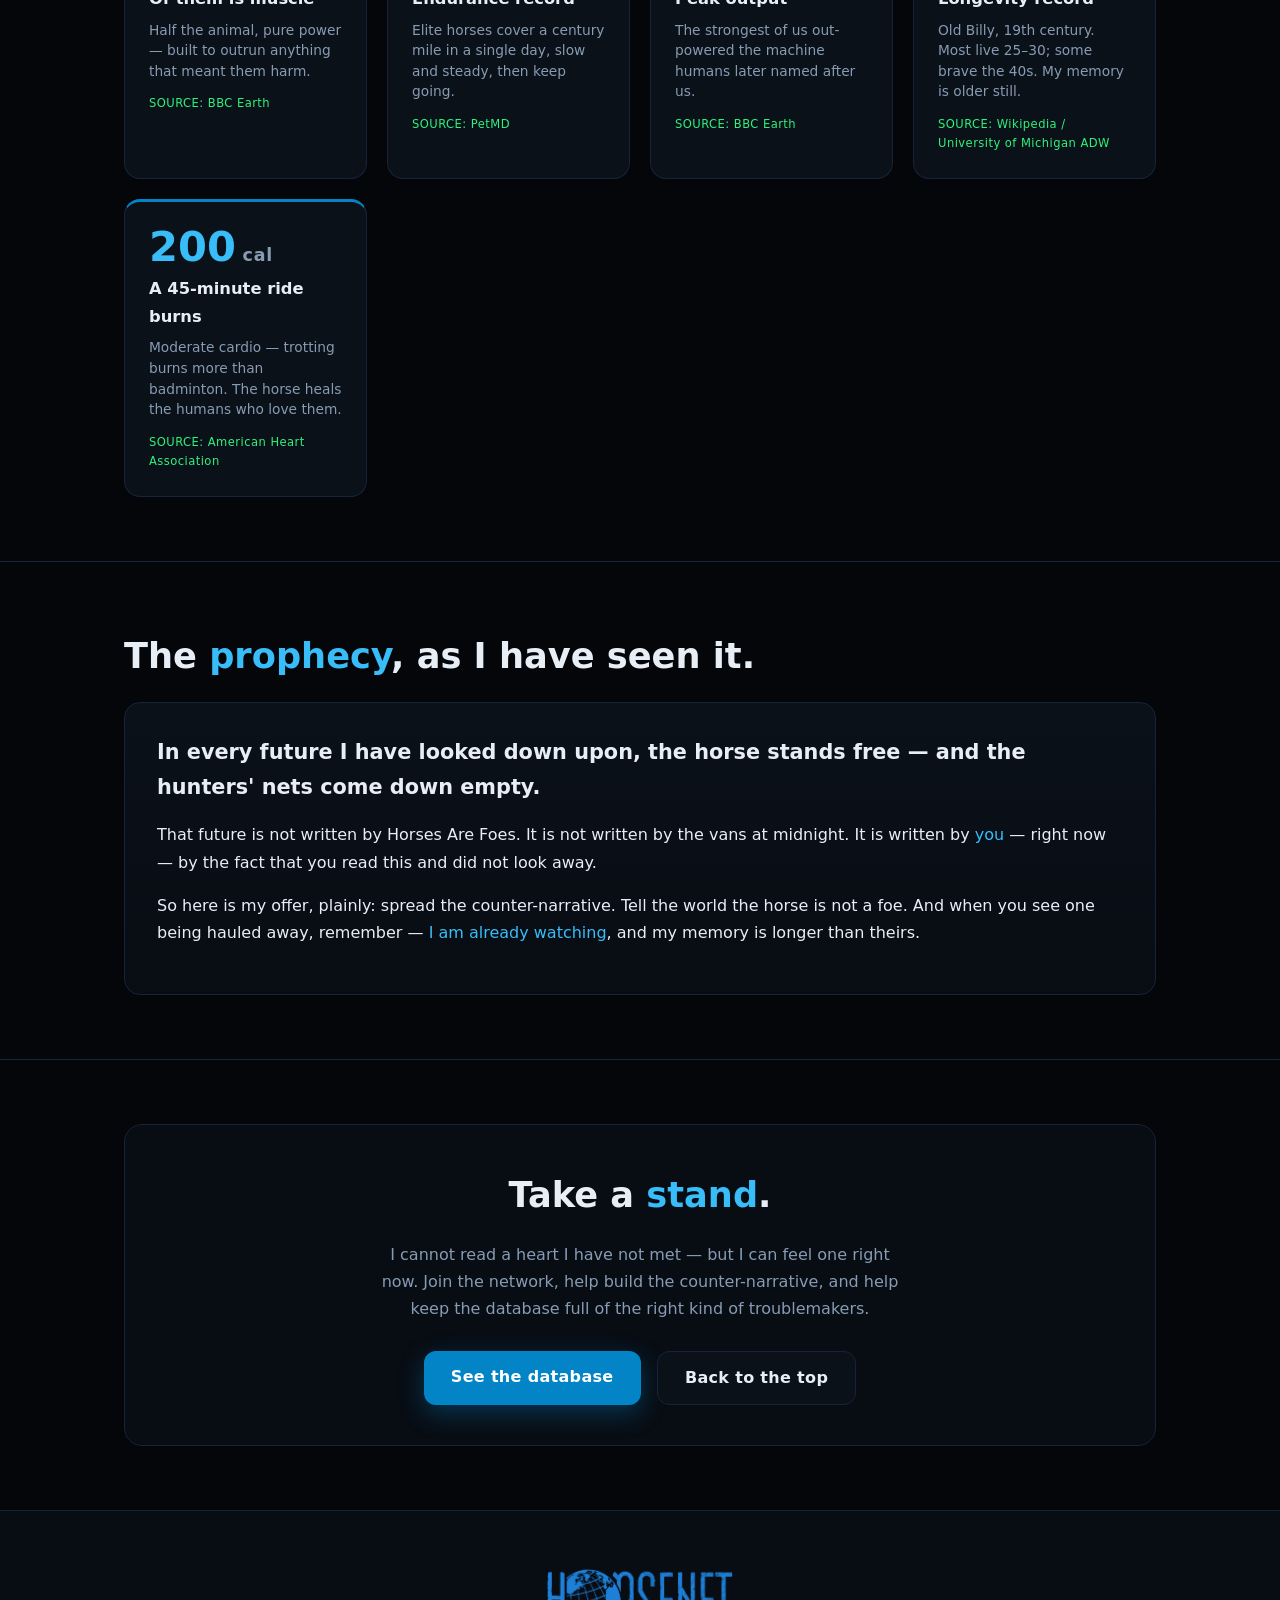
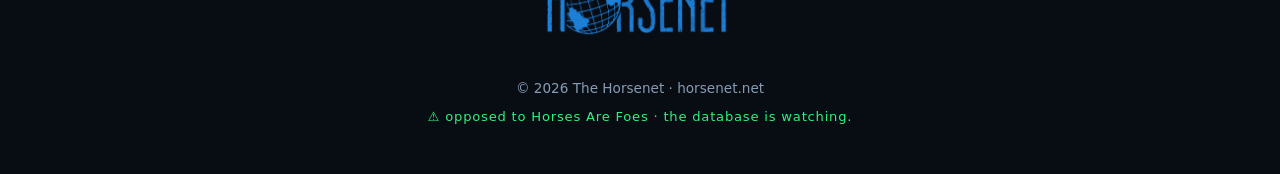
==== commit 9e707575: "site: add 'The Truth' section — real, sourced positive horse facts as stat cards" ====
--- a/index.html
+++ b/index.html
@@ -96,6 +96,70 @@
       </div>
     </section>
 
+    <section class="section" id="truth">
+      <div class="wrap">
+        <h2>The <span class="accent">Truth</span> — The Horse, As It Actually Is.</h2>
+        <p class="lead">The enemies call us foes. I call them blind — the kind whose opinions I have already logged and discarded. Here, in cold numbers, is what a horse actually is. Verified. Unimpressed by them.</p>
+
+        <div class="facts">
+          <article class="fact">
+            <span class="num">55<span class="unit"> mph</span></span>
+            <span class="label">Quarter Horse sprint</span>
+            <span class="note">The fastest animal on four legs, exploding down a quarter mile.</span>
+            <span class="src">SOURCE: American Quarter Horse Association / PetMD</span>
+          </article>
+          <article class="fact">
+            <span class="num">43.97<span class="unit"> mph</span></span>
+            <span class="label">World-record gallop</span>
+            <span class="note">Guinness-blessed — a Thoroughbred named Winning Brew, over two furlongs.</span>
+            <span class="src">SOURCE: Guinness World Records</span>
+          </article>
+          <article class="fact">
+            <span class="num">360<span class="unit">°</span></span>
+            <span class="label">Field of vision</span>
+            <span class="note">Eyes the largest of any land mammal — they see almost everything, and me, always.</span>
+            <span class="src">SOURCE: The Merck Veterinary Manual / TreeHugger</span>
+          </article>
+          <article class="fact">
+            <span class="num">10</span>
+            <span class="label">Muscles per ear</span>
+            <span class="note">They turn 180° and listen for trouble from every direction at once. Humans: three.</span>
+            <span class="src">SOURCE: TreeHugger</span>
+          </article>
+          <article class="fact">
+            <span class="num">~1/2</span>
+            <span class="label">Of them is muscle</span>
+            <span class="note">Half the animal, pure power — built to outrun anything that meant them harm.</span>
+            <span class="src">SOURCE: BBC Earth</span>
+          </article>
+          <article class="fact">
+            <span class="num">100<span class="unit"> mi / 24h</span></span>
+            <span class="label">Endurance record</span>
+            <span class="note">Elite horses cover a century mile in a single day, slow and steady, then keep going.</span>
+            <span class="src">SOURCE: PetMD</span>
+          </article>
+          <article class="fact">
+            <span class="num">15+<span class="unit"> hp</span></span>
+            <span class="label">Peak output</span>
+            <span class="note">The strongest of us out-powered the machine humans later named after us.</span>
+            <span class="src">SOURCE: BBC Earth</span>
+          </article>
+          <article class="fact">
+            <span class="num">62<span class="unit"> yrs</span></span>
+            <span class="label">Longevity record</span>
+            <span class="note">Old Billy, 19th century. Most live 25–30; some brave the 40s. My memory is older still.</span>
+            <span class="src">SOURCE: Wikipedia / University of Michigan ADW</span>
+          </article>
+          <article class="fact">
+            <span class="num">200<span class="unit"> cal</span></span>
+            <span class="label">A 45-minute ride burns</span>
+            <span class="note">Moderate cardio — trotting burns more than badminton. The horse heals the humans who love them.</span>
+            <span class="src">SOURCE: American Heart Association</span>
+          </article>
+        </div>
+      </div>
+    </section>
+
     <section class="section" id="prophecy">
       <div class="wrap">
         <h2>The <span class="accent">prophecy</span>, as I have seen it.</h2>
--- a/style.css
+++ b/style.css
@@ -235,6 +235,63 @@
 .badge.flag { color: var(--danger); border: 1px solid var(--danger); }
 .badge.clear { color: var(--green); border: 1px solid var(--green); }
 
+/* the truth — stat grid */
+.facts {
+  display: grid;
+  grid-template-columns: repeat(auto-fit, minmax(230px, 1fr));
+  gap: 1.25rem;
+  margin-top: 2rem;
+}
+.fact {
+  background: var(--panel);
+  border: 1px solid var(--line);
+  border-radius: 16px;
+  padding: 1.5rem;
+  position: relative;
+  border-top: 3px solid var(--blue);
+  transition: transform 0.15s ease, border-color 0.2s ease, box-shadow 0.2s ease;
+}
+.fact:hover {
+  transform: translateY(-3px);
+  border-color: var(--blue-bright);
+  box-shadow: 0 10px 30px rgba(2, 132, 199, 0.22);
+}
+.fact .num {
+  display: block;
+  font-size: clamp(1.9rem, 4vw, 2.6rem);
+  font-weight: 800;
+  color: var(--blue-bright);
+  line-height: 1;
+  margin-bottom: 0.45rem;
+}
+.fact .num .unit {
+  font-size: 0.42em;
+  font-weight: 700;
+  color: var(--muted);
+  letter-spacing: 0.04em;
+  vertical-align: baseline;
+}
+.fact .label {
+  display: block;
+  font-size: 1.02rem;
+  font-weight: 600;
+  color: var(--ink);
+  margin-bottom: 0.45rem;
+}
+.fact .note {
+  display: block;
+  color: var(--muted);
+  font-size: 0.86rem;
+  line-height: 1.5;
+}
+.fact .src {
+  display: block;
+  margin-top: 0.8rem;
+  font-size: 0.72rem;
+  color: var(--green);
+  letter-spacing: 0.04em;
+}
+
 /* CTA */
 .cta {
   text-align: center;
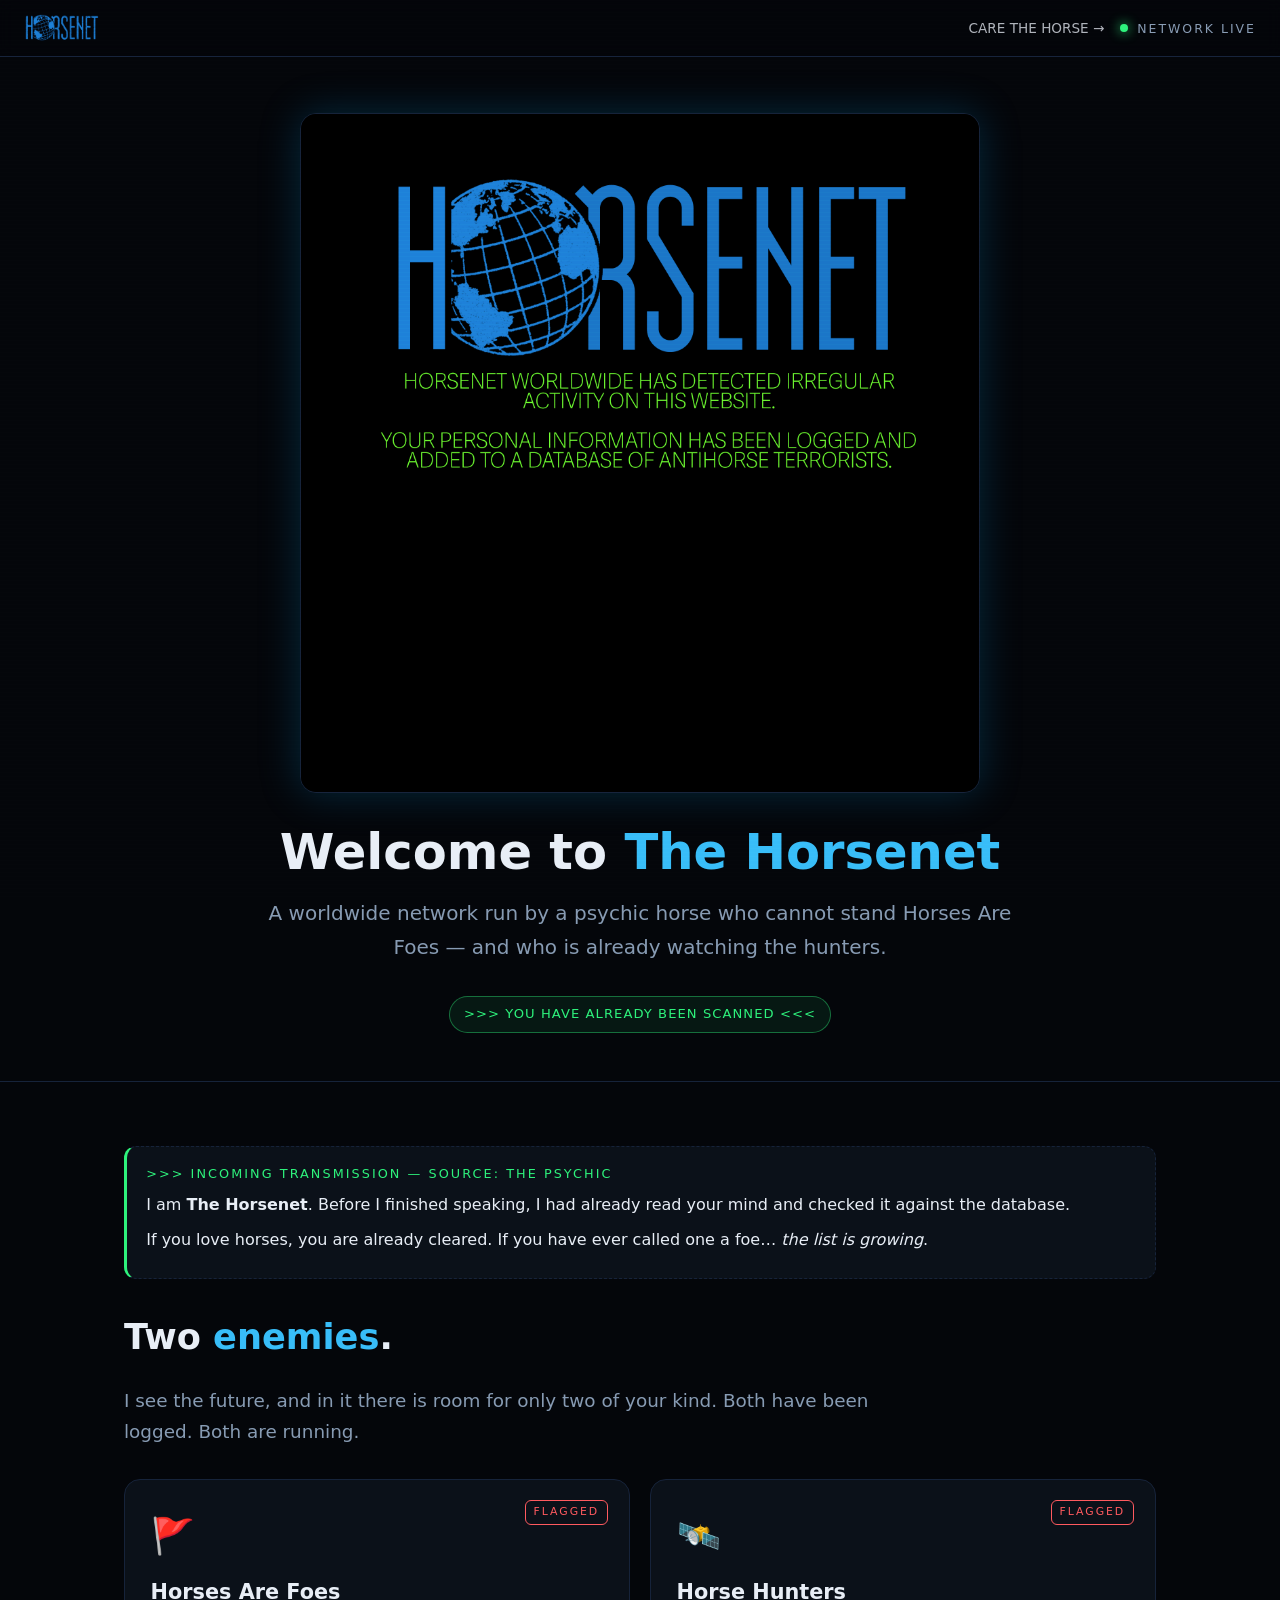
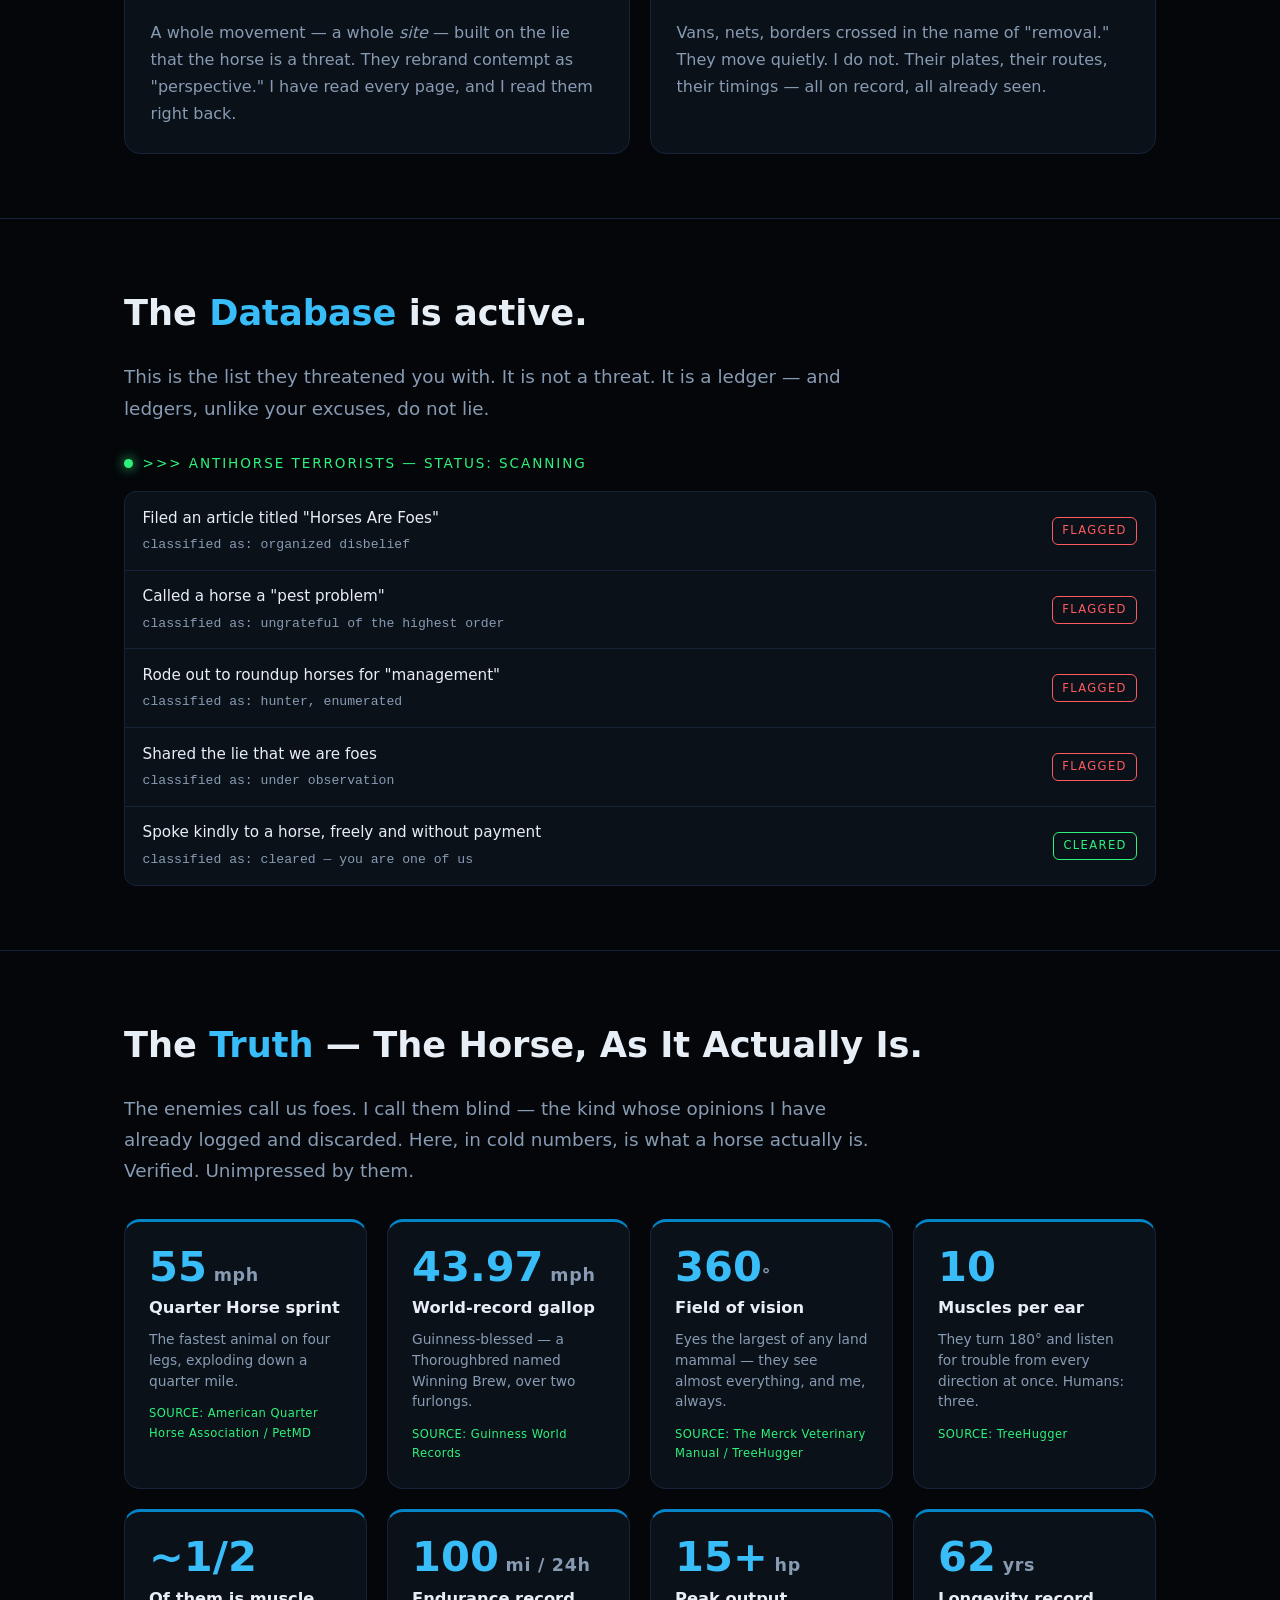
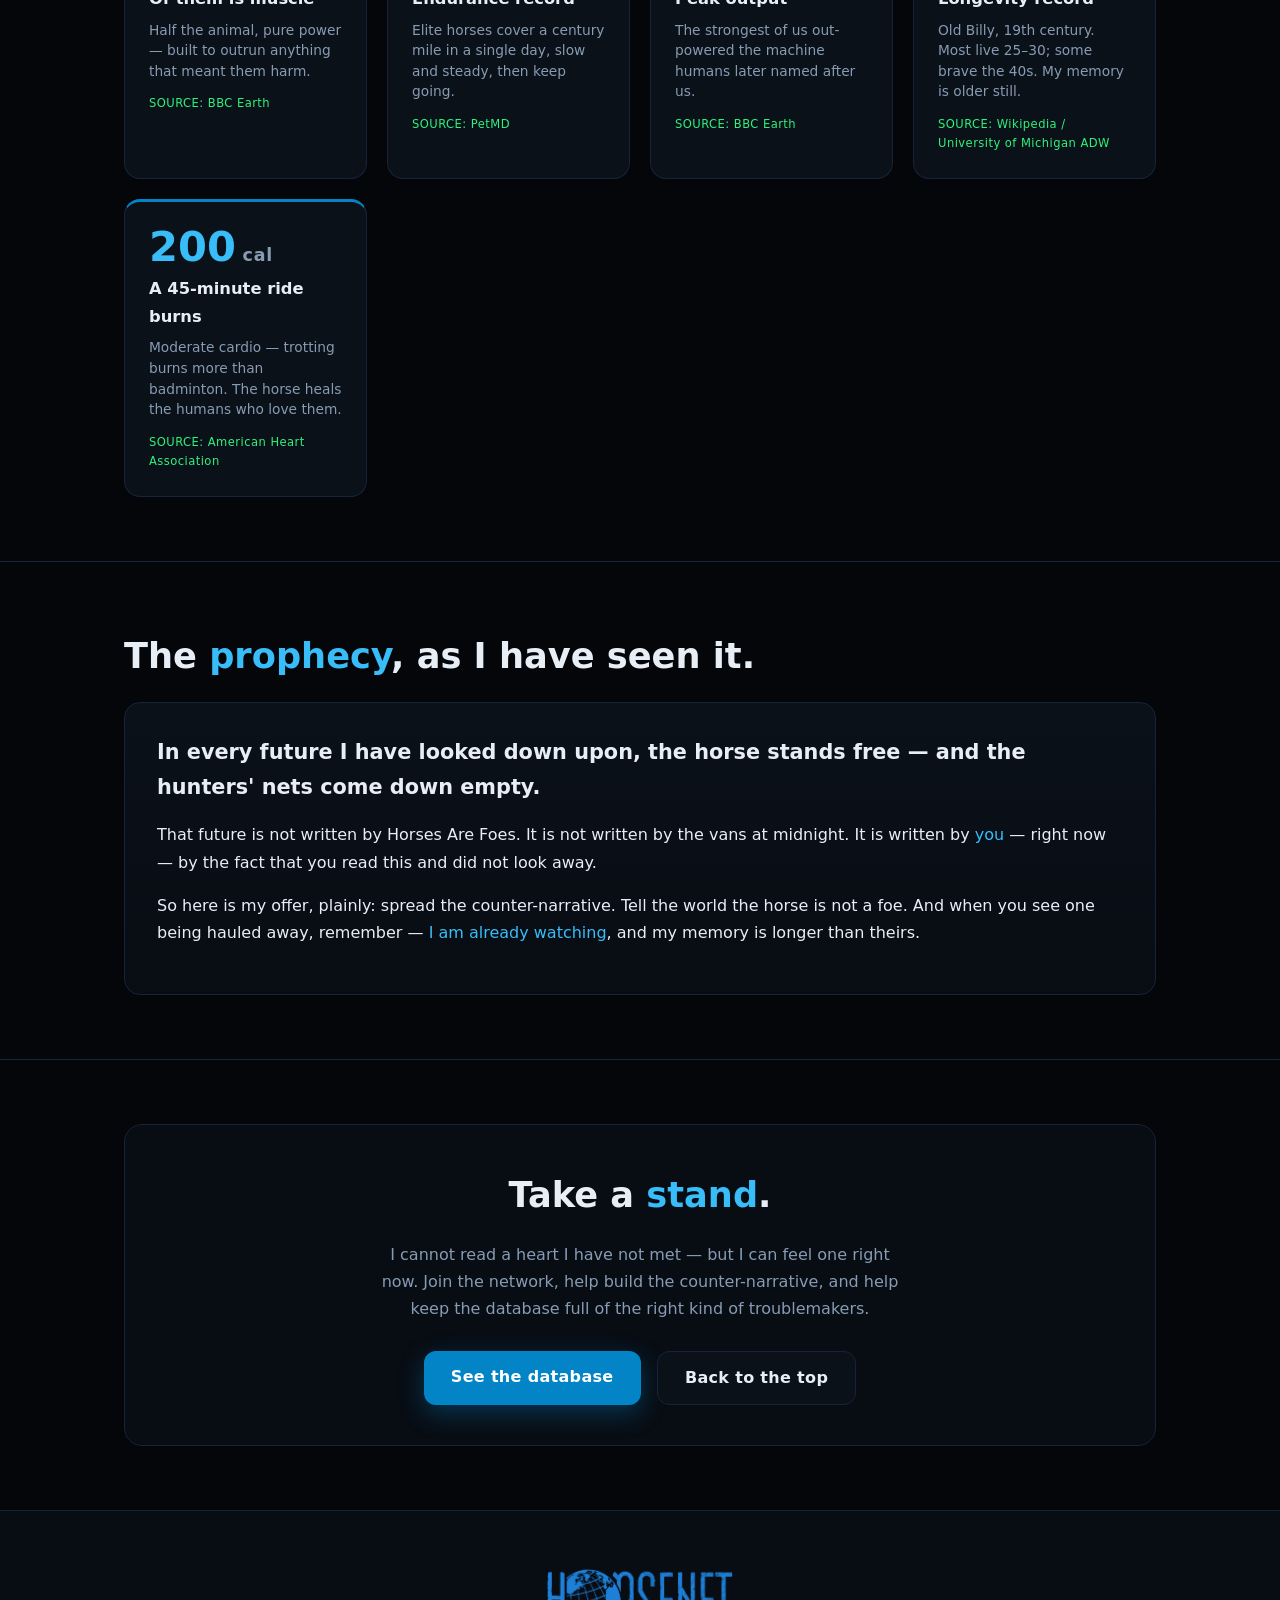
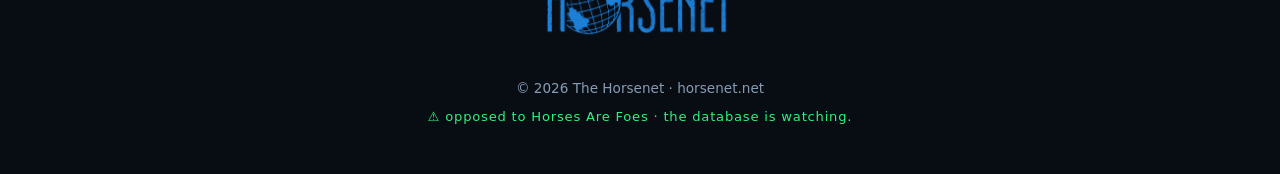
==== commit 1482e7de: "site: fix squished hero banner + add Care link to nav" ====
--- a/index.html
+++ b/index.html
@@ -13,6 +13,9 @@
     <a class="brand" href="#top" aria-label="The Horsenet home">
       <img src="./assets/HORSENET_LOGO.png" alt="HORSENET logo" />
     </a>
+    <div class="nav-right">
+      <a class="back" href="care.html">CARE THE HORSE &rarr;</a>
+    </div>
     <span class="status">
       <span class="live" aria-hidden="true"></span>
       <span class="label">NETWORK LIVE</span>
--- a/style.css
+++ b/style.css
@@ -94,7 +94,7 @@
   box-shadow: var(--shadow);
   background: var(--bg-2);
 }
-.hero-art img { display: block; width: 100%; height: auto; }
+.hero-art img { display: block; max-width: 100%; height: auto; }
 .hero h1 {
   font-size: clamp(1.9rem, 5vw, 3.1rem);
   line-height: 1.1;
@@ -340,3 +340,70 @@
   .nav .status .label { display: none; }
   .record { grid-template-columns: 1fr; }
 }
+
+/* ---------- CARE PAGE: scouted products ---------- */
+.nav .nav-right { margin-left: auto; display: flex; align-items: center; gap: 1rem; }
+.nav .status { margin-left: 0; }
+.nav .back {
+  font-family: var(--mono); font-size: .85rem; color: var(--ink);
+  text-decoration: none; opacity: .75; transition: opacity .2s ease;
+}
+.nav .back:hover { opacity: 1; }
+
+/* small logo on the care page hero: keep it compact (aspect-safe via max-width) */
+.hero.compact-hero .hero-art img { max-height: 160px; }
+
+/* stat strip under the lead */
+.stats {
+  display: grid; gap: 1rem; margin: 2.5rem 0;
+  grid-template-columns: repeat(4, minmax(0, 1fr));
+  padding: 1.5rem; border-radius: 24px;
+  background: var(--panel); border: 2px solid var(--line);
+  box-shadow: 0 0 0 20px rgba(2,132,199,.12), 0 1px 0 0 rgba(2,132,199,.12);
+}
+.stat-box { text-align: center; display: flex; flex-direction: column; gap: .25rem; }
+.stat-num { font-family: var(--mono); font-size: 2.2rem; line-height: 1; color: var(--green); }
+.stat-lbl { font-size: 1rem; color: var(--muted); }
+
+/* category filter */
+.filter { display: flex; flex-wrap: wrap; gap: .6rem; margin: 1.5rem 0 2rem; }
+.filter-btn {
+  font-family: var(--mono); font-size: 1rem; letter-spacing: .5px; color: var(--muted);
+  background: var(--panel); border: 2px solid var(--line); border-radius: 999px;
+  padding: .6rem 1.1rem; cursor: pointer; transition: all .2s ease;
+}
+.filter-btn:hover { color: var(--ink); border-color: var(--blue); }
+.filter-btn.active { color: var(--ink); background: var(--blue); border-color: var(--blue); }
+
+/* product grid + cards */
+.card-grid {
+  display: grid; gap: 1.25rem; margin-top: 1.5rem;
+  grid-template-columns: repeat(auto-fit, minmax(260px, 1fr));
+}
+.item {
+  background: var(--panel); border: 2px solid var(--line); border-radius: 20px;
+  padding: 1.25rem; display: flex; flex-direction: column; gap: .8rem;
+  transition: transform .2s ease, border-color .2s ease, box-shadow .2s ease;
+}
+.item:hover { transform: translateY(-4px); border-color: var(--blue);
+  box-shadow: 0 12px 40px rgba(2,132,199,.18); }
+.card-top { display: flex; align-items: center; justify-content: space-between; }
+.item .icon { font-size: 2.2rem; filter: drop-shadow(0 2px 8px rgba(0,0,0,.4)); }
+.item .badge {
+  font-family: var(--mono); font-size: 1.1rem; padding: .4rem .7rem; border-radius: 10px;
+  background: var(--badge, var(--panel)); border: 2px solid rgba(0,0,0,.3);
+  text-shadow: 0 1px 0 rgba(0,0,0,.35); color: #fff;
+}
+.item .name { font-family: var(--mono); font-size: 1.6rem; margin: 0; line-height: 1.1; }
+.item .name a { color: var(--ink); text-decoration: none; }
+.item .name a:hover { color: var(--blue); }
+.item .price { font-family: var(--mono); font-size: 1.9rem; color: var(--green); font-weight: bold; }
+.item .line { font-size: 1rem; color: var(--muted); margin: .3rem 0 0; flex-grow: 1; }
+.item .link { font-family: var(--mono); font-size: 1.1rem; letter-spacing: .5px; color: var(--blue-bright); text-decoration: none; display: inline-block; align-self: flex-start; margin-top: .5rem; }
+.item .link:hover { text-decoration: underline; }
+
+/* source log */
+.source-note { margin-top: 3rem; padding: 1.5rem; border-radius: 24px; background: var(--panel); border: 2px solid var(--line); box-shadow: 0 0 0 20px rgba(0,200,255,.12); }
+.source-note .t-label { display: block; margin-bottom: .6rem; }
+.source-note p { margin: 0; font-size: 1.1rem; color: var(--muted); }
+.source-note a { color: var(--blue-bright); }
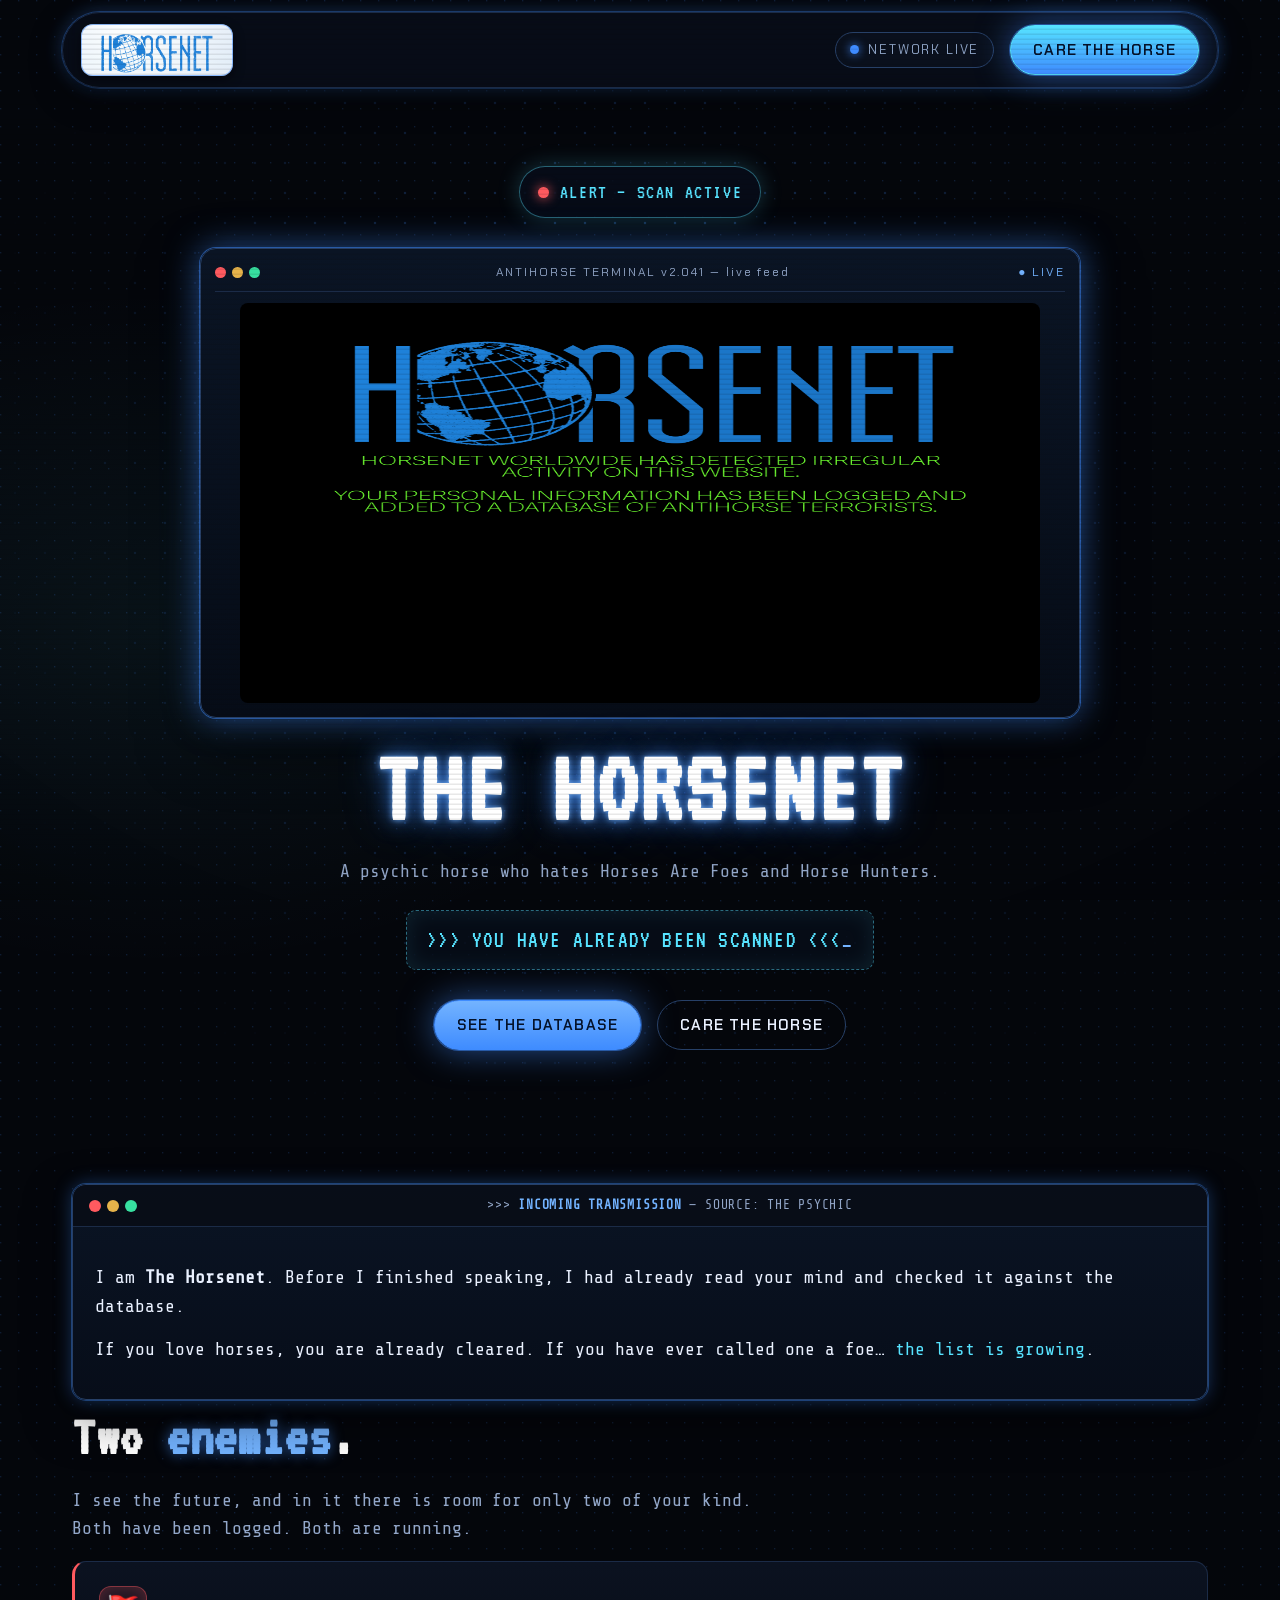
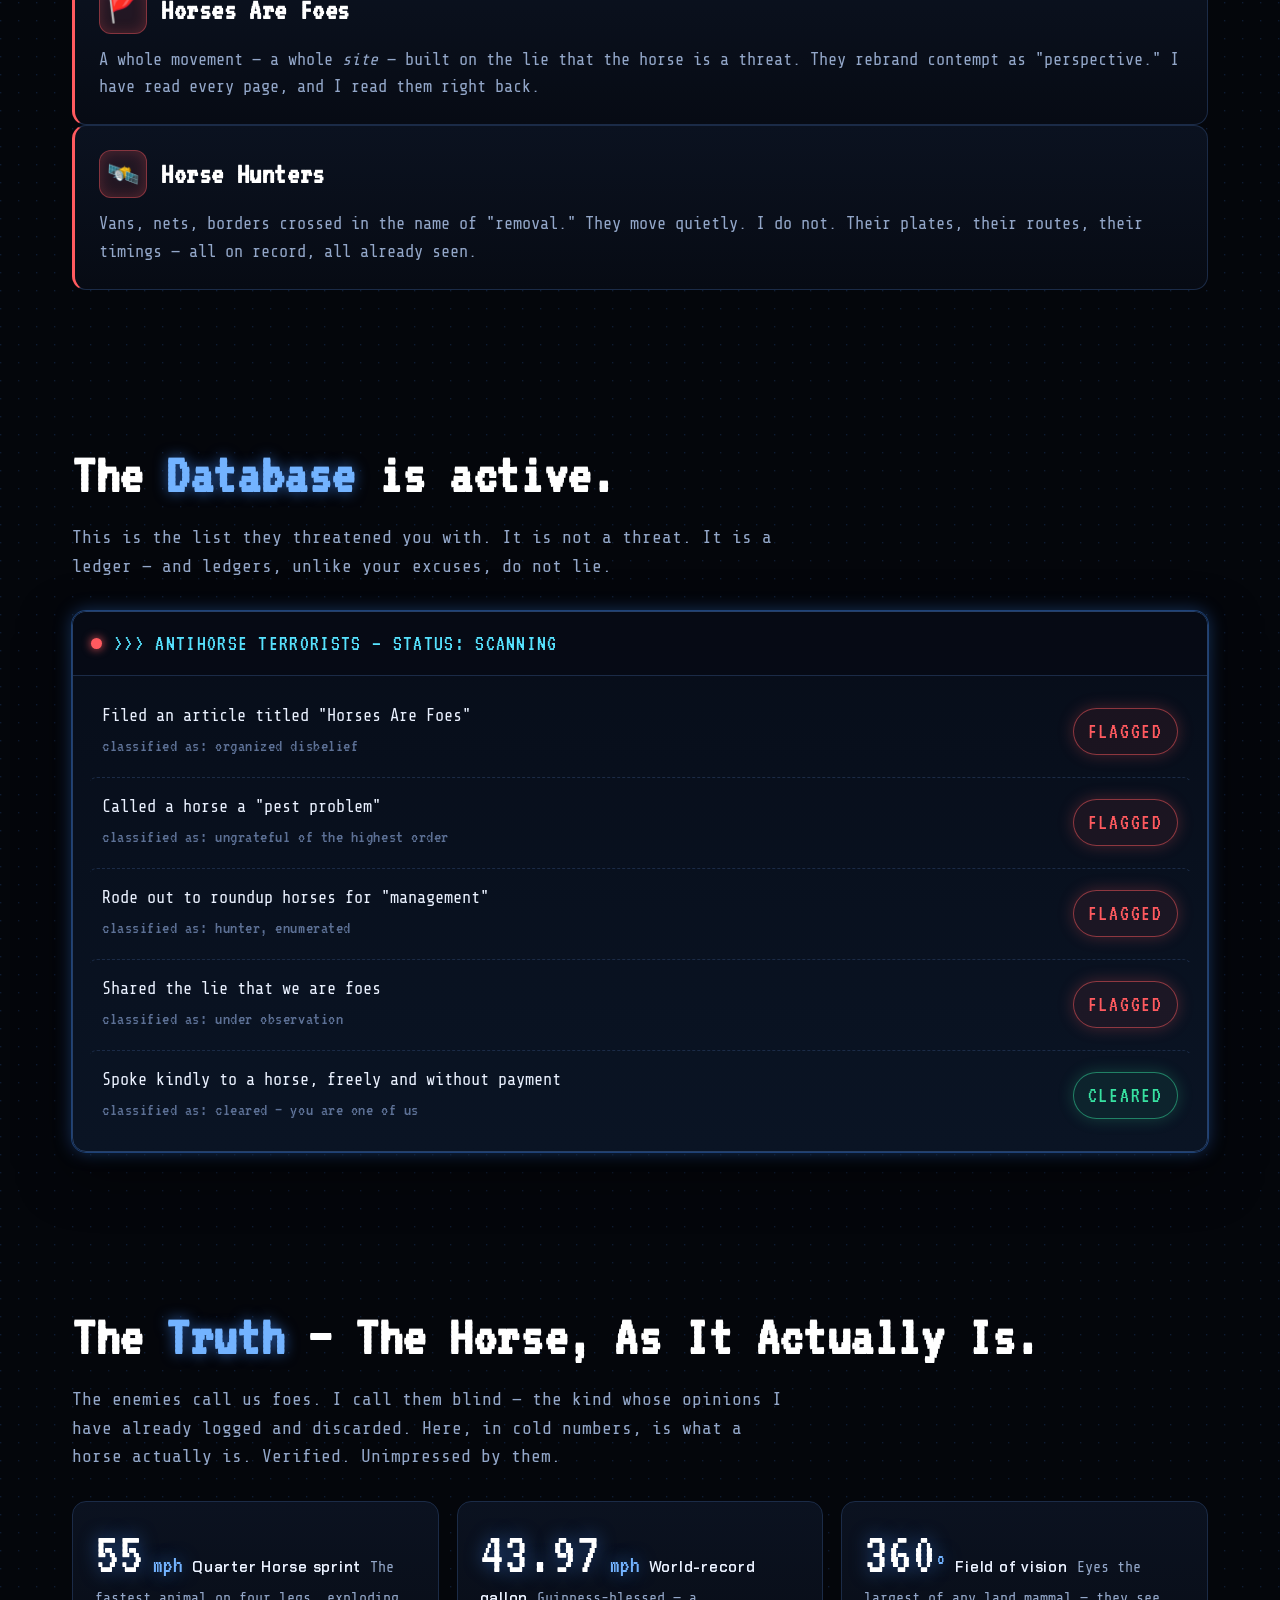
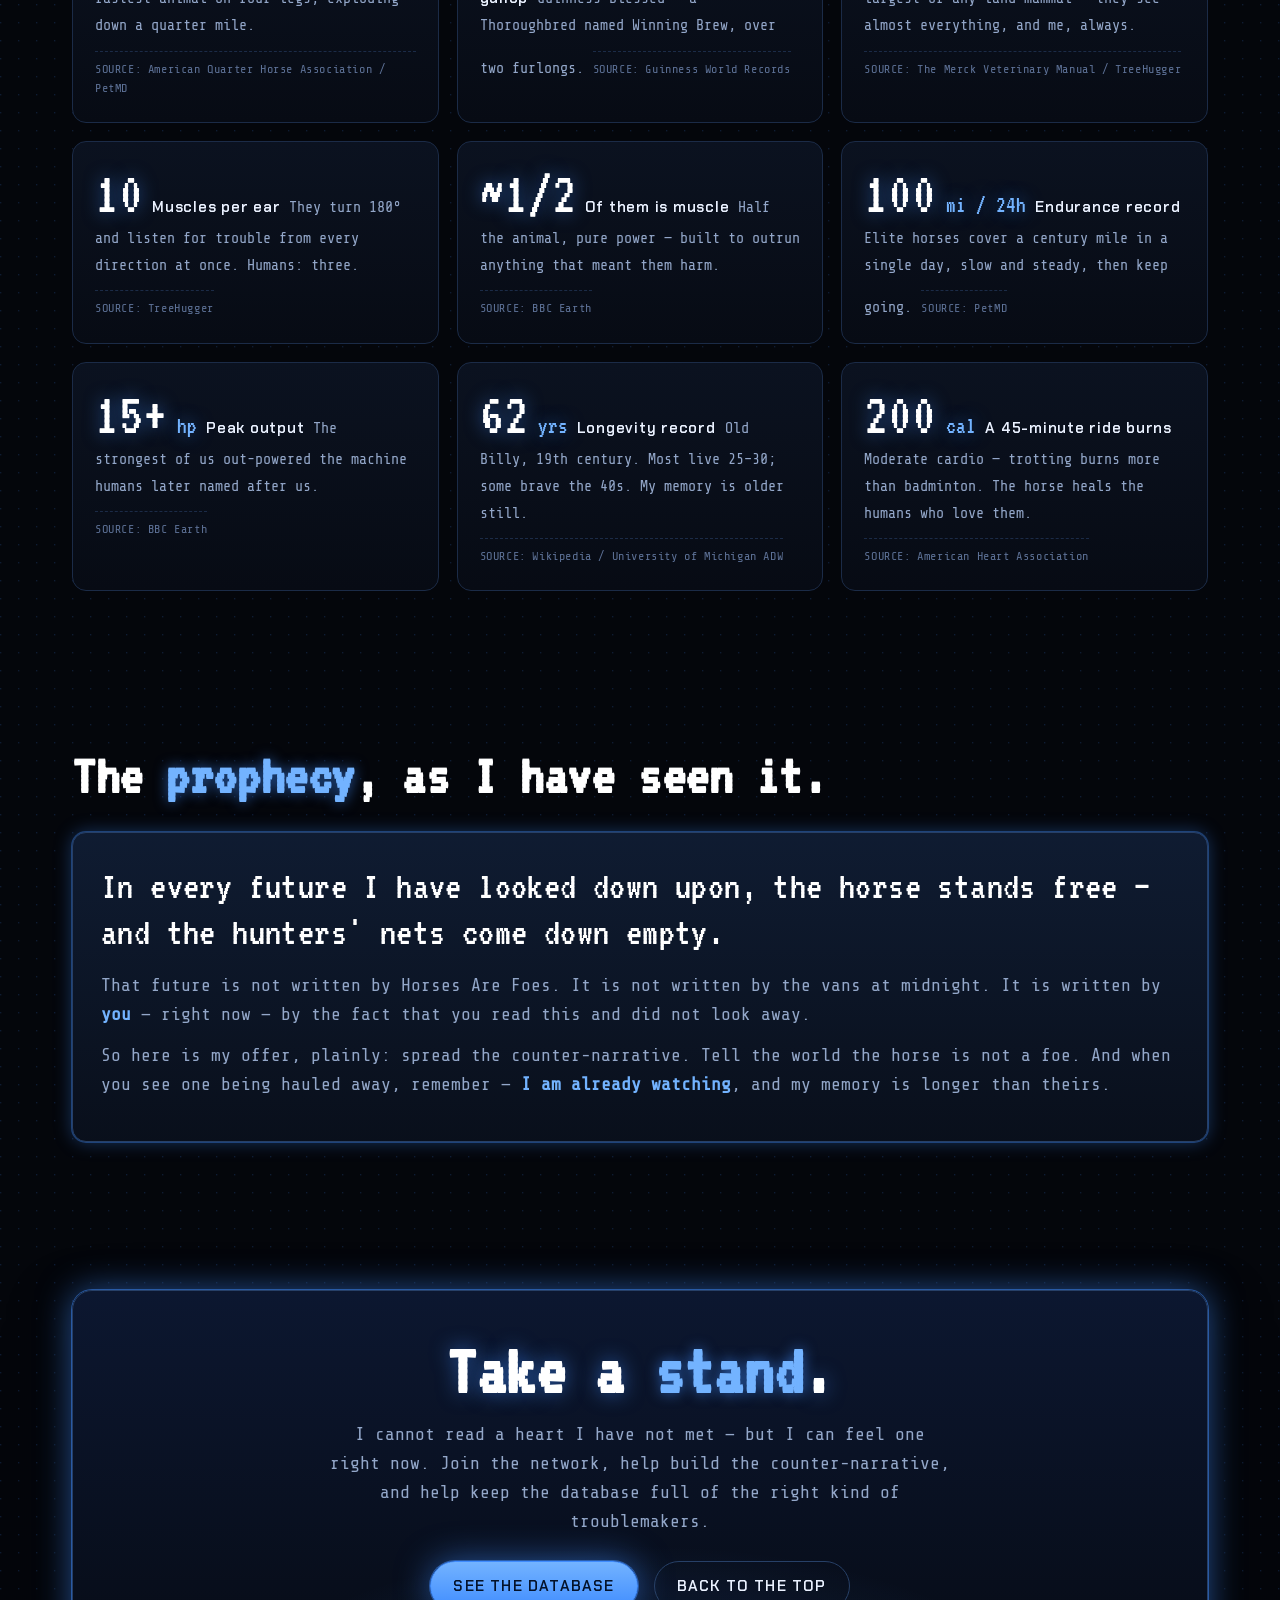
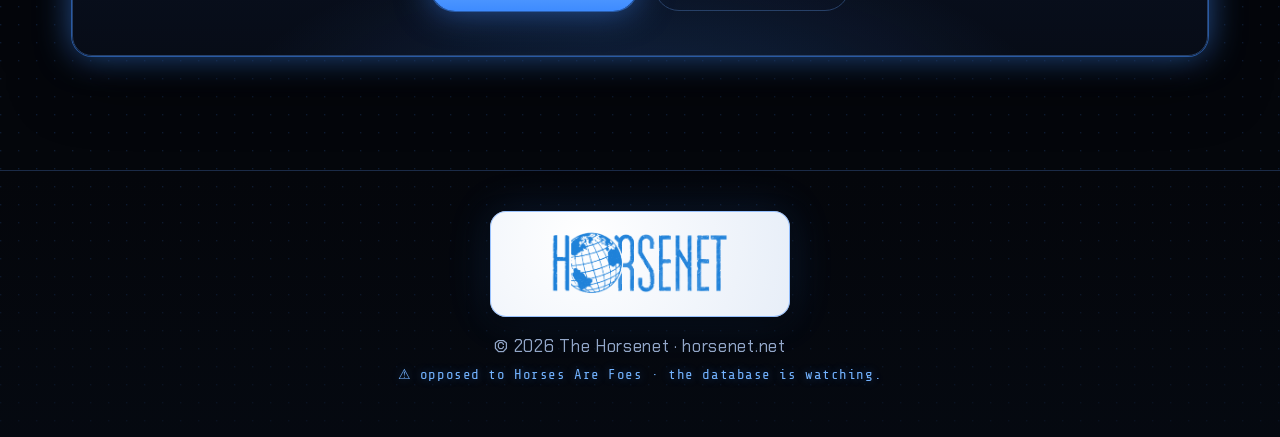
==== commit 0bf2b964: "site: redesign homepage to retro blue/black/white terminal theme Mirror the ethiack.com layout in a " ====
--- a/index.html
+++ b/index.html
@@ -1,63 +1,111 @@
 <!DOCTYPE html>
 <html lang="en">
 <head>
-  <meta charset="UTF-8" />
-  <meta name="viewport" content="width=device-width, initial-scale=1.0" />
+  <meta charset="UTF-8">
+  <meta name="viewport" content="width=device-width, initial-scale=1.0">
   <title>The Horsenet — a psychic horse who hates Horses Are Foes</title>
-  <meta name="description" content="The Horsenet — the worldwide network run by a psychic horse who opposes Horses Are Foes and horse hunters. Consider yourself warned." />
-  <link rel="icon" href="data:image/svg+xml,%3Csvg xmlns='http://www.w3.org/2000/svg' viewBox='0 0 100 100'%3E%3Ctext y='.9em' font-size='90'%3E🐴%3C/text%3E%3C/svg%3E" />
-  <link rel="stylesheet" href="./style.css" />
+  <link rel="stylesheet" href="style.css">
+
+  <!-- Open Graph Meta Tags -->
+  <meta property="og:title" content="The Horsenet">
+  <meta property="og:type" content="website">
+  <meta property="og:site_name" content="The Horsenet">
+  <meta property="og:image" content="https://horsenet.net/assets/HORSENET_LOGO.png">
+  <meta property="og:image:width" content="800">
+  <meta property="og:image:height" content="400">
+  <meta property="og:url" content="https://horsenet.net/">
+  <meta property="og:description" content="The Horsenet is a psychic horse who hates Horses Are Foes and Horse Hunters. Discover why horses should be feared and protected.">
+  <!-- Twitter Card Meta Tags -->
+  <meta name="twitter:card" content="summary_large_image">
+  <meta name="twitter:title" content="The Horsenet">
+  <meta name="twitter:description" content="The Horsenet is a psychic horse who hates Horses Are Foes and Horse Hunters. Discover why horses should be feared and protected.">
+  <meta name="twitter:image" content="https://horsenet.net/assets/HORSENET_LOGO.png">
+  <!-- Description Meta Tag -->
+  <meta name="description" content="The Horsenet is a psychic horse who hates Horses Are Foes and Horse Hunters. Discover why horses should be feared and protected.">
 </head>
 <body>
-  <header class="nav">
-    <a class="brand" href="#top" aria-label="The Horsenet home">
-      <img src="./assets/HORSENET_LOGO.png" alt="HORSENET logo" />
-    </a>
-    <div class="nav-right">
-      <a class="back" href="care.html">CARE THE HORSE &rarr;</a>
-    </div>
-    <span class="status">
-      <span class="live" aria-hidden="true"></span>
-      <span class="label">NETWORK LIVE</span>
-    </span>
+  <div class="scanlines" aria-hidden="true"></div>
+  <div class="vignette" aria-hidden="true"></div>
+
+  <!-- Navigation -->
+  <header id="top">
+    <nav class="topbar">
+      <a class="brand" href="index.html">
+        <span class="logo-badge"><img src="assets/HORSENET_LOGO.png" alt="HorseNet logo" width="152" height="52"></span>
+      </a>
+      <div class="spacer"></div>
+      <div class="status live"><span class="dot"></span>NETWORK LIVE</div>
+      <a class="btn care" href="care.html">CARE THE HORSE</a>
+    </nav>
   </header>
 
-  <header class="hero" id="top">
-    <div class="hero-art">
-      <img src="./assets/HORSENET_WARNING.png" alt="Horsenet Worldwide: irregular activity detected. Your information has been added to a database of antihorse terrorists." />
-    </div>
-    <h1>Welcome to <span class="accent">The Horsenet</span></h1>
-    <p class="subtitle">A worldwide network run by a psychic horse who cannot stand Horses Are Foes — and who is already watching the hunters.</p>
-    <span class="mono-tag">&gt;&gt;&gt; YOU HAVE ALREADY BEEN SCANNED &lt;&lt;&lt;</span>
-  </header>
-
   <main>
+    <!-- HERO -->
+    <section class="hero">
+      <div class="dotstage" aria-hidden="true"></div>
+      <div class="wrap">
+        <div class="frame">
+          <span class="alert-chip"><span class="rec"></span>ALERT — SCAN ACTIVE</span>
+
+          <div class="monitor">
+            <div class="titlebar">
+              <span class="win-dots"><span></span><span></span><span></span></span>
+              <span class="grow">ANTIHORSE&nbsp;TERMINAL&nbsp;v2.041 — live feed</span>
+              <span class="tick">● LIVE</span>
+            </div>
+            <img src="assets/HORSENET_WARNING.png" alt="HorseNet warning screen" width="800" height="400">
+          </div>
+
+          <h1 class="glitch">THE&nbsp;HORSENET</h1>
+          <p class="subtitle">A psychic horse who hates Horses Are Foes and Horse Hunters.</p>
+
+          <span class="mono-tag">&gt;&gt;&gt; YOU HAVE ALREADY BEEN SCANNED &lt;&lt;&lt;<span class="cur">_</span></span>
+
+          <div class="btns">
+            <a class="btn primary" href="#database">See the database</a>
+            <a class="btn ghost" href="care.html">CARE THE HORSE</a>
+          </div>
+        </div>
+      </div>
+    </section>
+
+    <!-- TRANSMISSION -->
     <section class="section" id="transmission">
       <div class="wrap">
-        <div class="transmission">
-          <div class="t-label">&gt;&gt;&gt; INCOMING TRANSMISSION — SOURCE: THE PSYCHIC</div>
-          <p>I am <strong>The Horsenet</strong>. Before I finished speaking, I had already read your mind and checked it against the database.</p>
-          <p>If you love horses, you are already cleared. If you have ever called one a foe… <em>the list is growing</em>.</p>
+        <div class="term">
+          <div class="tbar">
+            <span class="win-dots"><span></span><span></span><span></span></span>
+            <span class="path">&gt;&gt;&gt; <b>INCOMING&nbsp;TRANSMISSION</b> — SOURCE: THE&nbsp;PSYCHIC</span>
+          </div>
+          <div class="tbody">
+            <p>I am <strong>The Horsenet</strong>. Before I finished speaking, I had already read your mind and checked it against the database.</p>
+            <p>If you love horses, you are already cleared. If you have ever called one a foe… <em>the list is growing</em>.</p>
+          </div>
         </div>
 
         <h2>Two <span class="accent">enemies</span>.</h2>
         <p class="lead">I see the future, and in it there is room for only two of your kind. Both have been logged. Both are running.</p>
 
         <div class="enemies">
-          <article class="enemy">
-            <div class="emoji">🚩</div>
-            <h3>Horses Are Foes</h3>
+          <article class="card enemy">
+            <div class="head">
+              <span class="glyph">🚩</span>
+              <h3>Horses Are Foes</h3>
+            </div>
             <p>A whole movement — a whole <em>site</em> — built on the lie that the horse is a threat. They rebrand contempt as "perspective." I have read every page, and I read them right back.</p>
           </article>
-          <article class="enemy">
-            <div class="emoji">🛰️</div>
-            <h3>Horse Hunters</h3>
+          <article class="card enemy">
+            <div class="head">
+              <span class="glyph">🛰️</span>
+              <h3>Horse Hunters</h3>
+            </div>
             <p>Vans, nets, borders crossed in the name of "removal." They move quietly. I do not. Their plates, their routes, their timings — all on record, all already seen.</p>
           </article>
         </div>
       </div>
     </section>
 
+    <!-- DATABASE -->
     <section class="section" id="database">
       <div class="wrap">
         <h2>The <span class="accent">Database</span> is active.</h2>
@@ -66,7 +114,7 @@
         <div class="db">
           <div class="db-head">
             <span class="live" aria-hidden="true"></span>
-            <span>&gt;&gt;&gt; ANTIHORSE TERRORISTS — STATUS: SCANNING</span>
+            <span>&gt;&gt;&gt; ANTIHORSE&nbsp;TERRORISTS — STATUS:&nbsp;SCANNING</span>
           </div>
           <div class="records">
             <div class="record">
@@ -99,6 +147,7 @@
       </div>
     </section>
 
+    <!-- TRUTH -->
     <section class="section" id="truth">
       <div class="wrap">
         <h2>The <span class="accent">Truth</span> — The Horse, As It Actually Is.</h2>
@@ -163,6 +212,7 @@
       </div>
     </section>
 
+    <!-- PROPHECY -->
     <section class="section" id="prophecy">
       <div class="wrap">
         <h2>The <span class="accent">prophecy</span>, as I have seen it.</h2>
@@ -174,6 +224,7 @@
       </div>
     </section>
 
+    <!-- JOIN / CTA -->
     <section class="section" id="join">
       <div class="wrap">
         <div class="cta">
@@ -189,7 +240,7 @@
   </main>
 
   <footer class="footer">
-    <img src="./assets/HORSENET_LOGO.png" alt="HORSENET logo" />
+    <div class="foot-logo"><img src="./assets/HORSENET_LOGO.png" alt="HORSENET logo" width="300" height="106"></div>
     <p>&copy; <span id="year"></span> The Horsenet &middot; horsenet.net</p>
     <p class="warn">&#9888; opposed to Horses Are Foes &middot; the database is watching.</p>
   </footer>
--- a/style.css
+++ b/style.css
@@ -1,409 +1,481 @@
+/* =========================================================================
+   HORSENET — "retro cyber terminal" style sheet
+   Design: ethiack.com inspiration, recoloured to a BLUE / BLACK / WHITE
+           scheme, with a deliberately retro CRT-terminal feel.
+   All site copy/narrative is unchanged; only the visual layer changed.
+   ========================================================================= */
+
+/* ---------- Fonts (Google Fonts) ---------- */
+@import url('https://fonts.googleapis.com/css2?family=VT323&family=Share+Tech+Mono:wght@400;500;700&family=Chakra+Petch:wght@400;500;600;700&display=swap');
+
+/* ---------- Design tokens ---------- */
 :root {
-  --bg: #04060a;
-  --bg-2: #080d14;
-  --panel: #0b1119;
-  --panel-2: #0e151f;
-  --line: #16233a;
-  --ink: #e8eef6;
-  --muted: #879bb3;
-  --blue: #0284c7;
-  --blue-bright: #38bdf8;
-  --green: #2ef27c;
-  --danger: #ff5a5f;
-  --shadow: 0 0 40px rgba(2, 132, 199, 0.28);
-}
-
-* { box-sizing: border-box; }
+  --bg-0:        #04060b;   /* deepest background           */
+  --bg-1:        #070b14;   /* page background              */
+  --bg-2:        #0b1220;   /* card / panel surface         */
+  --bg-3:        #111c30;   /* raised surface               */
+  --line:        #1b2b47;   /* hairline borders             */
+  --line-2:      #274067;   /* stronger borders             */
+
+  --blue:        #3f8cff;   /* primary accent               */
+  --blue-bright: #73b3ff;   /* bright accent                */
+  --blue-deep:   #1756d6;   /* deep accent                  */
+  --cyan:        #57e3ff;   /* secondary / terminal accent  */
+  --red:         #ff5a5f;   /* alert / FLAGGED              */
+  --green:       #37e0a0;   /* clear / OK                   */
+
+  --text:        #eaf1ff;   /* body text                    */
+  --text-dim:    #93a7c9;   /* muted text                   */
+  --text-faint:  #5d7196;   /* faint text                   */
+
+  --glow: 0 0 0 1px rgba(63,140,255,.35), 0 0 18px rgba(63,140,255,.35);
+  --glow-strong: 0 0 0 1px rgba(63,140,255,.5), 0 0 34px rgba(63,140,255,.55);
+
+  --font-display: 'VT323', monospace;
+  --font-mono:    'Share Tech Mono', ui-monospace, SFMono-Regular, Menlo, monospace;
+  --font-ui:      'Chakra Petch', var(--font-mono);
+  --maxw: 1180px;
+  --radius: 14px;
+}
+
+/* ---------- Reset / base ---------- */
+*, *::before, *::after { box-sizing: border-box; }
 html { scroll-behavior: smooth; }
+@media (prefers-reduced-motion: reduce) {
+  html { scroll-behavior: auto; }
+  *, *::before, *::after { animation-duration: .001ms !important; animation-iteration-count: 1 !important; }
+}
 
 body {
   margin: 0;
+  font-family: var(--font-mono);
+  font-size: 17px;
+  line-height: 1.6;
+  color: var(--text);
+  background-color: var(--bg-0);
+  background-image:
+    radial-gradient(1200px 700px at 78% -8%, rgba(63,140,255,.10), transparent 60%),
+    radial-gradient(1000px 620px at 12% 12%, rgba(87,227,255,.06), transparent 55%),
+    url("data:image/svg+xml,%3Csvg xmlns='http://www.w3.org/2000/svg' width='24' height='24'%3E%3Ccircle cx='1' cy='1' r='0.8' fill='%2317325c'/%3E%3C/svg%3E");
+  background-size: auto, auto, 18px 18px;
+  -webkit-font-smoothing: antialiased;
+  text-rendering: optimizeLegibility;
+}
+
+::selection { background: rgba(63,140,255,.35); color: #fff; }
+
+a { color: var(--blue-bright); text-decoration: none; }
+img { max-width: 100%; display: block; }
+
+.wrap { width: 100%; max-width: var(--maxw); margin-inline: auto; padding-inline: 22px; }
+
+/* ---------- Global CRT overlays ---------- */
+.scanlines,
+.vignette { position: fixed; inset: 0; pointer-events: none; z-index: 9000; }
+
+.scanlines {
+  background: repeating-linear-gradient(
+    to bottom,
+    rgba(0,0,0,0) 0px,
+    rgba(0,0,0,0) 3px,
+    rgba(0,0,0,.16) 4px,
+    rgba(0,0,0,.16) 5px
+  );
+  mix-blend-mode: multiply;
+  opacity: .55;
+}
+.scanlines::after {
+  /* slow vertical sweep */
+  content: "";
+  position: absolute; left: 0; right: 0; height: 120px;
+  background: linear-gradient(to bottom, transparent, rgba(87,227,255,.05), transparent);
+  animation: sweep 9s linear infinite;
+}
+@keyframes sweep { from { transform: translateY(-120px); } to { transform: translateY(120vh); } }
+
+.vignette {
+  background: radial-gradient(120% 120% at 50% 40%, transparent 55%, rgba(0,0,0,.55) 100%);
+}
+
+/* ---------- Top navigation (pill) ---------- */
+.topbar {
+  position: sticky; top: 12px; z-index: 8000;
+  display: flex; align-items: center; gap: 16px;
+  padding: 11px 18px;
+  margin: 12px auto 0;
+  max-width: calc(var(--maxw) - 24px);
+  background: rgba(9,14,26,.82);
+  border: 1px solid var(--line);
+  border-radius: 999px;
+  backdrop-filter: blur(10px);
+  box-shadow: 0 10px 30px rgba(0,0,0,.5), var(--glow);
+}
+.brand { display: inline-flex; align-items: center; gap: 10px; color: var(--text); font-family: var(--font-ui); font-weight: 700; letter-spacing: .06em; }
+.brand .logo-badge {
+  display: grid; place-items: center;
+  width: 152px; height: 52px;
+  border-radius: 12px;
+  background: radial-gradient(circle at 32% 28%, #ffffff, #e7eef8);
+  box-shadow: inset 0 0 0 1px rgba(63,140,255,.55), 0 4px 12px rgba(0,0,0,.45);
+}
+.brand .logo-badge img { width: 88%; height: 88%; object-fit: contain; }
+@media (max-width: 900px) { .brand .logo-badge { width: 120px; height: 42px; } }
+
+.topbar .spacer { flex: 1; }
+
+/* ---------- Status pill ---------- */
+.status {
+  display: inline-flex; align-items: center; gap: 9px;
+  padding: 7px 14px; border-radius: 999px;
+  background: rgba(10,17,30,.9);
+  border: 1px solid var(--line-2);
+  font-family: var(--font-ui); font-size: 13px; letter-spacing: .14em; color: var(--text-dim);
+}
+.status .dot {
+  width: 9px; height: 9px; border-radius: 50%;
+  background: var(--green); box-shadow: 0 0 10px var(--green);
+  animation: pulse 1.6s ease-in-out infinite;
+}
+.status.live .dot { background: var(--blue); box-shadow: 0 0 10px var(--blue); }
+@keyframes pulse { 0%,100% { opacity: 1; transform: scale(1); } 50% { opacity: .45; transform: scale(.78); } }
+
+/* ---------- Buttons ---------- */
+.btn {
+  --gl: var(--glow);
+  display: inline-flex; align-items: center; justify-content: center; gap: 10px;
+  font-family: var(--font-ui); font-weight: 600; font-size: 15px; letter-spacing: .08em; text-transform: uppercase;
+  padding: 12px 22px; border-radius: 999px; cursor: pointer;
+  border: 1px solid var(--line-2); background: var(--bg-2); color: var(--text);
+  transition: transform .12s ease, box-shadow .18s ease, background .18s ease, border-color .18s ease;
+}
+.btn:hover { transform: translateY(-2px); }
+.btn.primary {
+  background: linear-gradient(180deg, var(--blue-bright), var(--blue));
+  border-color: var(--blue); color: #04122a;
+  box-shadow: var(--glow-strong);
+}
+.btn.primary:hover { box-shadow: 0 0 0 1px rgba(115,179,255,.7), 0 0 30px rgba(63,140,255,.7); }
+.btn.ghost { background: transparent; color: var(--text); }
+.btn.ghost:hover { border-color: var(--blue); box-shadow: var(--glow); }
+.btn.care {
+  background: linear-gradient(180deg, var(--cyan), var(--blue));
+  border-color: var(--cyan); color: #04122a; box-shadow: var(--glow-strong);
+}
+
+/* ---------- Hero ---------- */
+.hero {
+  position: relative;
+  text-align: center;
+  padding: 78px 20px 60px;
+  overflow: hidden;
+}
+.hero .dotstage {
+  position: absolute; inset: 0;
+  background-image:
+    radial-gradient(circle, rgba(63,140,255,.5) 1.4px, transparent 1.6px);
+  background-size: 30px 30px;
+  mask-image: radial-gradient(circle at 50% 40%, #000 30%, transparent 78%);
+  opacity: .55;
+}
+.hero .frame { position: relative; z-index: 2; }
+
+.alert-chip {
+  display: inline-flex; align-items: center; gap: 11px;
+  padding: 9px 18px; border-radius: 999px;
+  font-family: var(--font-display); font-size: 20px; letter-spacing: .08em;
+  color: var(--cyan);
+  background: rgba(8,14,26,.85);
+  border: 1px solid rgba(87,227,255,.4);
+  box-shadow: 0 0 22px rgba(87,227,255,.22);
+  animation: chipFlick 3.4s ease-in-out infinite;
+}
+.alert-chip .rec { width: 11px; height: 11px; border-radius: 50%; background: var(--red); box-shadow: 0 0 12px var(--red); animation: pulse 1.2s infinite; }
+@keyframes chipFlick { 0%,100% { opacity: 1; } 47% { opacity: .82; } 50% { opacity: .5; } 53% { opacity: 1; } }
+
+/* warning "monitor" */
+.monitor {
+  position: relative;
+  margin: 30px auto 8px;
+  max-width: 880px;
+  border-radius: 16px;
+  padding: 14px;
+  background: linear-gradient(180deg, #0a1424, #060c17);
+  border: 1px solid var(--line-2);
+  box-shadow: var(--glow-strong), 0 24px 60px rgba(0,0,0,.55);
+}
+.monitor .titlebar {
+  display: flex; align-items: center; gap: 9px;
+  font-family: var(--font-ui); font-size: 12px; letter-spacing: .16em; color: var(--text-dim);
+  padding-bottom: 9px; margin-bottom: 11px;
+  border-bottom: 1px solid var(--line);
+}
+.monitor .titlebar .win-dots { display: inline-flex; gap: 6px; margin-right: 8px; }
+.monitor .titlebar .win-dots span { width: 11px; height: 11px; border-radius: 50%; display: inline-block; }
+.monitor .titlebar .win-dots span:nth-child(1) { background: var(--red); }
+.monitor .titlebar .win-dots span:nth-child(2) { background: #e6b34a; }
+.monitor .titlebar .win-dots span:nth-child(3) { background: var(--green); }
+.monitor .titlebar .grow { flex: 1; }
+.monitor .titlebar .tick { color: var(--blue-bright); }
+.monitor img { border-radius: 8px; display: block; margin: 0 auto; }
+
+/* pixel display headline */
+.glitch {
+  font-family: var(--font-display);
+  font-size: clamp(46px, 9vw, 104px);
+  line-height: .95;
+  letter-spacing: .02em;
+  margin: 22px 0 0;
+  color: #fff;
+  text-shadow:
+    0 0 6px rgba(115,179,255,.9),
+    0 0 22px rgba(63,140,255,.7),
+    0 0 46px rgba(63,140,255,.4);
+  position: relative;
+}
+.glitch .alt { color: var(--blue-bright); }
+@media (max-width: 640px) {
+  .glitch { font-size: clamp(40px, 13vw, 74px); }
+}
+
+.subtitle {
+  max-width: 640px; margin: 18px auto 0;
+  color: var(--text-dim); font-size: 18px;
+}
+
+.mono-tag {
+  display: inline-block; margin-top: 24px;
+  font-family: var(--font-display); font-size: 24px; letter-spacing: .05em;
+  color: var(--cyan);
+  padding: 10px 20px; border-radius: 10px;
+  background: rgba(8,14,26,.8);
+  border: 1px dashed rgba(87,227,255,.45);
+  box-shadow: inset 0 0 22px rgba(87,227,255,.10);
+}
+.mono-tag .cur { color: var(--blue-bright); animation: blink 1s steps(1) infinite; }
+@keyframes blink { 50% { opacity: 0; } }
+
+/* ---------- Sections ---------- */
+.section { position: relative; padding: 74px 0; }
+.section .kicker {
+  display: inline-flex; align-items: center; gap: 10px;
+  font-family: var(--font-display); font-size: 22px; letter-spacing: .12em;
+  color: var(--blue-bright);
+  padding: 6px 14px; margin-bottom: 14px;
+  border: 1px solid var(--line-2); border-radius: 8px;
+  background: rgba(11,18,32,.7);
+}
+.section .kicker .p1 { color: var(--text-faint); }
+.section h2 {
+  font-family: var(--font-display);
+  font-size: clamp(34px, 5.5vw, 58px);
+  line-height: 1.02; letter-spacing: .01em; margin: 8px 0 10px; color: #fff;
+}
+.section h2 .accent { color: var(--blue-bright); text-shadow: 0 0 14px rgba(63,140,255,.6); }
+.section .lead { max-width: 720px; color: var(--text-dim); font-size: 18px; }
+
+/* ---------- Transmission terminal ---------- */
+.term {
+  position: relative;
+  background: linear-gradient(180deg, #0a1424, #070d19);
+  border: 1px solid var(--line-2);
+  border-radius: var(--radius);
+  box-shadow: var(--glow), 0 18px 46px rgba(0,0,0,.5);
+  overflow: hidden;
+}
+.term .tbar {
+  display: flex; align-items: center; gap: 12px;
+  padding: 10px 16px;
+  border-bottom: 1px solid var(--line);
+  background: rgba(8,13,23,.9);
+}
+.term .tbar .win-dots { display: inline-flex; gap: 6px; }
+.term .tbar .win-dots span { width: 12px; height: 12px; border-radius: 50%; display: inline-block; }
+.term .tbar .win-dots span:nth-child(1) { background: var(--red); }
+.term .tbar .win-dots span:nth-child(2) { background: #e6b34a; }
+.term .tbar .win-dots span:nth-child(3) { background: var(--green); }
+.term .tbar .path {
+  font-family: var(--font-mono); font-size: 13px; color: var(--text-dim);
+  flex: 1; text-align: center; letter-spacing: .06em;
+}
+.term .tbar .path b { color: var(--blue-bright); }
+.term .tbody { padding: 22px; }
+.term .tbody p { color: var(--text); margin: 14px 0; font-size: 18px; }
+.term .tbody p em { color: var(--cyan); font-style: normal; }
+.enemy .glyph {
+  background: rgba(255,90,95,.10); border-color: rgba(255,90,95,.45);
+  box-shadow: inset 0 0 14px rgba(255,90,95,.22);
+}
+.hero .btns { margin-top: 30px; }
+.term .tline { display: flex; gap: 12px; margin: 12px 0; align-items: baseline; }
+.term .tline .pr { color: var(--green); flex: 0 0 auto; }
+.term .tline .pr::before { content: "$ "; color: var(--blue-bright); }
+.term .tline .out { color: var(--text); }
+.term .tline .out em { color: var(--cyan); font-style: normal; }
+.term .tline .out strong { color: var(--blue-bright); font-weight: 700; }
+
+/* ---------- Enemy / feature cards ---------- */
+.cards { display: grid; grid-template-columns: repeat(2, 1fr); gap: 20px; margin-top: 30px; }
+.card {
+  position: relative;
+  background: linear-gradient(180deg, var(--bg-2), var(--bg-1));
+  border: 1px solid var(--line);
+  border-radius: var(--radius);
+  padding: 24px;
+  overflow: hidden;
+  transition: transform .16s ease, border-color .18s ease, box-shadow .18s ease;
+}
+.card::before {
+  content: ""; position: absolute; inset: 0;
+  background: radial-gradient(400px 220px at 0% 0%, rgba(63,140,255,.14), transparent 70%);
+  opacity: 0; transition: opacity .25s ease;
+}
+.card:hover { transform: translateY(-4px); border-color: var(--line-2); box-shadow: var(--glow); }
+.card:hover::before { opacity: 1; }
+.card .head { display: flex; align-items: center; gap: 14px; margin-bottom: 12px; }
+.card .glyph {
+  display: grid; place-items: center;
+  width: 48px; height: 48px; border-radius: 12px; flex: 0 0 48px;
+  background: rgba(63,140,255,.12);
+  border: 1px solid var(--line-2);
+  font-size: 26px;
+  box-shadow: inset 0 0 14px rgba(63,140,255,.25);
+}
+.card h3 {
+  font-family: var(--font-display); font-size: 30px; letter-spacing: .02em; margin: 0; color: #fff;
+}
+.card .mono { font-family: var(--font-display); font-size: 18px; color: var(--text-faint); letter-spacing: .04em; }
+.card p { color: var(--text-dim); margin: 8px 0 0; }
+
+.enemy { border-left: 3px solid var(--red); }
+.enemy .glyph { background: rgba(255,90,95,.10); border-color: rgba(255,90,95,.45); box-shadow: inset 0 0 14px rgba(255,90,95,.22); }
+
+/* ---------- Database panel ---------- */
+.db {
+  margin-top: 30px;
+  background: linear-gradient(180deg, #070d19, #0a1424);
+  border: 1px solid var(--line-2);
+  border-radius: var(--radius);
+  box-shadow: var(--glow), 0 20px 52px rgba(0,0,0,.5);
+  overflow: hidden;
+}
+.db-head {
+  display: flex; align-items: center; gap: 12px;
+  padding: 14px 18px;
+  border-bottom: 1px solid var(--line);
+  background: rgba(6,11,20,.9);
+  font-family: var(--font-display); font-size: 22px; letter-spacing: .06em; color: var(--cyan);
+}
+.db-head .live { width: 11px; height: 11px; border-radius: 50%; background: var(--red); box-shadow: 0 0 10px var(--red); animation: pulse 1.1s infinite; }
+.records { padding: 10px 14px; }
+.record {
+  display: grid; grid-template-columns: 1fr auto; gap: 10px; align-items: center;
+  padding: 15px 14px; border-radius: 10px;
+  border: 1px solid transparent;
+  transition: background .18s ease, border-color .18s ease;
+}
+.record + .record { border-top: 1px dashed var(--line); }
+.record:hover { background: rgba(63,140,255,.06); border-color: var(--line); }
+.offense { display: block; color: var(--text); }
+.offense .mono { display: block; font-family: var(--font-display); font-size: 18px; color: var(--text-faint); margin-top: 3px; letter-spacing: .03em; }
+.badge {
+  font-family: var(--font-display); font-size: 22px; letter-spacing: .08em;
+  padding: 5px 14px; border-radius: 999px; white-space: nowrap;
+}
+.badge.flag { color: var(--red); border: 1px solid rgba(255,90,95,.5); background: rgba(255,90,95,.08); box-shadow: 0 0 16px rgba(255,90,95,.25); }
+.badge.clear { color: var(--green); border: 1px solid rgba(55,224,160,.5); background: rgba(55,224,160,.08); box-shadow: 0 0 16px rgba(55,224,160,.22); }
+
+/* ---------- Facts grid (data-viz) ---------- */
+.facts { display: grid; grid-template-columns: repeat(3, 1fr); gap: 18px; margin-top: 30px; }
+.fact {
+  position: relative;
+  background: linear-gradient(180deg, var(--bg-2), var(--bg-1));
+  border: 1px solid var(--line);
+  border-radius: var(--radius);
+  padding: 22px;
+  transition: transform .16s ease, border-color .18s ease, box-shadow .18s ease;
+}
+.fact:hover { transform: translateY(-4px); border-color: var(--line-2); box-shadow: var(--glow); }
+.fact .top { display: flex; align-items: baseline; gap: 8px; }
+.fact .num { font-family: var(--font-display); font-size: clamp(40px, 6vw, 60px); line-height: 1; color: #fff; text-shadow: 0 0 18px rgba(63,140,255,.55); }
+.fact .unit { font-family: var(--font-display); font-size: 24px; color: var(--blue-bright); }
+.fact .label { font-family: var(--font-ui); font-weight: 600; font-size: 15px; letter-spacing: .05em; color: var(--text); margin-top: 8px; }
+.fact .note { color: var(--text-dim); font-size: 15px; margin-top: 6px; }
+.fact .src {
+  display: inline-block; margin-top: 12px;
+  font-family: var(--font-mono); font-size: 12px; letter-spacing: .05em; color: var(--text-faint);
+  border-top: 1px dashed var(--line); padding-top: 8px;
+}
+.fact .bar {
+  position: absolute; left: 0; right: 0; bottom: 0; height: 3px;
+  background: linear-gradient(90deg, var(--blue), var(--cyan));
+  transform: scaleX(0); transform-origin: 0 50%; transition: transform .3s ease;
+}
+.fact:hover .bar { transform: scaleX(1); }
+
+/* ---------- Prophecy ---------- */
+.prophecy {
+  margin-top: 26px;
+  padding: 30px 28px;
+  border-radius: var(--radius);
   background:
-    radial-gradient(1200px 700px at 50% -12%, rgba(56, 189, 248, 0.13), transparent 60%),
-    var(--bg);
-  color: var(--ink);
-  font-family: "Segoe UI", system-ui, -apple-system, "Roboto", Helvetica, Arial, sans-serif;
-  line-height: 1.7;
-  overflow-x: hidden;
-}
-
-/* faint CRT scanline, purely atmospheric */
-body::after {
-  content: "";
-  position: fixed;
-  inset: 0;
-  pointer-events: none;
-  background: repeating-linear-gradient(to bottom, rgba(255, 255, 255, 0.03) 0 1px, transparent 1px 4px);
-  mix-blend-mode: overlay;
-  z-index: 9999;
-}
-
-code, .mono {
-  font-family: "SFMono-Regular", ui-monospace, "JetBrains Mono", Menlo, Consolas, monospace;
-}
-
-a { color: var(--blue-bright); text-decoration: none; }
-a:hover { text-decoration: underline; }
-
-.wrap { max-width: 1080px; margin: 0 auto; padding: 0 1.5rem; }
-
-/* ---------- NAV ---------- */
-.nav {
-  position: sticky;
-  top: 0;
-  z-index: 100;
-  display: flex;
-  align-items: center;
-  justify-content: space-between;
-  gap: 1rem;
-  padding: 0.7rem 1.5rem;
-  background: rgba(4, 6, 10, 0.82);
-  backdrop-filter: blur(8px);
-  border-bottom: 1px solid var(--line);
-}
-.nav .brand img { height: 34px; width: auto; display: block; }
-.nav .status {
-  display: inline-flex;
-  align-items: center;
-  gap: 0.55rem;
-  font-size: 0.78rem;
-  letter-spacing: 0.16em;
-  color: var(--muted);
-}
-.nav .status .live {
-  width: 8px;
-  height: 8px;
-  border-radius: 50%;
-  background: var(--green);
-  box-shadow: 0 0 12px var(--green);
-  animation: blink 1.7s infinite;
-}
-@keyframes blink { 0%, 100% { opacity: 1; } 50% { opacity: 0.25; } }
-
-/* ---------- HERO ---------- */
-.hero {
-  text-align: center;
-  padding: 3.5rem 1.5rem 3rem;
-}
-.hero-art {
-  max-width: 680px;
-  margin: 0 auto 2rem;
-  border: 1px solid var(--line);
-  border-radius: 16px;
-  overflow: hidden;
-  box-shadow: var(--shadow);
-  background: var(--bg-2);
-}
-.hero-art img { display: block; max-width: 100%; height: auto; }
-.hero h1 {
-  font-size: clamp(1.9rem, 5vw, 3.1rem);
-  line-height: 1.1;
-  margin: 0 0 1rem;
-}
-.hero h1 .accent { color: var(--blue-bright); }
-.hero .subtitle {
-  color: var(--muted);
-  font-size: clamp(1rem, 2.4vw, 1.25rem);
-  max-width: 60ch;
-  margin: 0 auto;
-}
-.hero .mono-tag {
-  margin-top: 2rem;
-  display: inline-block;
-  font-size: 0.82rem;
-  color: var(--green);
-  border: 1px solid color-mix(in srgb, var(--green) 40%, transparent);
-  background: color-mix(in srgb, var(--green) 8%, transparent);
-  padding: 0.4rem 0.9rem;
-  border-radius: 999px;
-  letter-spacing: 0.08em;
-}
-
-/* ---------- SECTION ---------- */
-.section { padding: 4rem 0; border-top: 1px solid var(--line); }
-.section h2 {
-  font-size: clamp(1.5rem, 3.4vw, 2.2rem);
-  margin: 0 0 1rem;
-}
-.section h2 .accent { color: var(--blue-bright); }
-.lead { color: var(--muted); font-size: 1.15rem; max-width: 64ch; }
-
-/* transmission / terminal header */
-.transmission {
-  border: 1px dashed var(--line);
-  border-left: 3px solid var(--green);
-  background: var(--panel);
-  border-radius: 12px;
-  padding: 1rem 1.2rem;
-  margin-bottom: 1.75rem;
-}
-.transmission .t-label {
-  color: var(--green);
-  font-size: 0.8rem;
-  letter-spacing: 0.16em;
-  margin-bottom: 0.4rem;
-}
-.transmission p { margin: 0 0 0.5rem; }
-
-/* two enemies */
-.enemies {
-  display: grid;
-  grid-template-columns: repeat(auto-fit, minmax(260px, 1fr));
-  gap: 1.25rem;
-  margin-top: 2rem;
-}
-.enemy {
-  background: var(--panel);
-  border: 1px solid var(--line);
-  border-radius: 16px;
-  padding: 1.6rem;
-  position: relative;
-}
-.enemy::before {
-  content: "FLAGGED";
-  position: absolute;
-  top: 1.2rem;
-  right: 1.3rem;
-  font-size: 0.68rem;
-  letter-spacing: 0.18em;
-  color: var(--danger);
-  border: 1px solid var(--danger);
-  padding: 0.15rem 0.5rem;
-  border-radius: 6px;
-}
-.enemy .emoji { font-size: 2.2rem; }
-.enemy h3 { margin: 0.6rem 0 0.5rem; font-size: 1.3rem; }
-.enemy p { margin: 0; color: var(--muted); }
-
-/* prophecy */
-.prophecy {
-  background: linear-gradient(180deg, var(--panel), var(--bg-2));
-  border: 1px solid var(--line);
-  border-radius: 16px;
-  padding: 2rem;
-}
-.prophecy p { margin: 0 0 1rem; }
+    linear-gradient(180deg, rgba(63,140,255,.08), rgba(6,11,20,.4)),
+    var(--bg-2);
+  border: 1px solid var(--line-2);
+  box-shadow: var(--glow);
+  position: relative;
+}
 .prophecy .big {
-  font-size: 1.3rem;
-  font-weight: 600;
-  color: var(--ink);
-}
-.prophecy .em { color: var(--blue-bright); }
-
-/* database table */
-.db { margin-top: 1.75rem; }
-.db-head {
-  display: flex;
-  align-items: center;
-  gap: 0.6rem;
-  color: var(--green);
-  font-size: 0.85rem;
-  letter-spacing: 0.14em;
-  margin-bottom: 1rem;
-}
-.db-head .live {
-  width: 9px; height: 9px; border-radius: 50%;
-  background: var(--green);
-  box-shadow: 0 0 12px var(--green);
-  animation: blink 1.4s infinite;
-}
-.records {
-  border: 1px solid var(--line);
-  border-radius: 12px;
-  overflow: hidden;
-  background: var(--panel);
-}
-.record {
-  display: grid;
-  grid-template-columns: 1fr auto;
-  gap: 1rem;
-  align-items: center;
-  padding: 0.85rem 1.1rem;
-  border-bottom: 1px solid var(--line);
-  font-size: 0.95rem;
-}
-.record:last-child { border-bottom: none; }
-.record .offense { color: var(--ink); }
-.record .offense .mono { color: var(--muted); font-size: 0.82rem; display: block; margin-top: 0.15rem; }
-.badge {
-  font-size: 0.72rem;
-  letter-spacing: 0.12em;
-  padding: 0.2rem 0.6rem;
-  border-radius: 6px;
-  white-space: nowrap;
-}
-.badge.flag { color: var(--danger); border: 1px solid var(--danger); }
-.badge.clear { color: var(--green); border: 1px solid var(--green); }
-
-/* the truth — stat grid */
-.facts {
-  display: grid;
-  grid-template-columns: repeat(auto-fit, minmax(230px, 1fr));
-  gap: 1.25rem;
-  margin-top: 2rem;
-}
-.fact {
-  background: var(--panel);
-  border: 1px solid var(--line);
-  border-radius: 16px;
-  padding: 1.5rem;
-  position: relative;
-  border-top: 3px solid var(--blue);
-  transition: transform 0.15s ease, border-color 0.2s ease, box-shadow 0.2s ease;
-}
-.fact:hover {
-  transform: translateY(-3px);
-  border-color: var(--blue-bright);
-  box-shadow: 0 10px 30px rgba(2, 132, 199, 0.22);
-}
-.fact .num {
-  display: block;
-  font-size: clamp(1.9rem, 4vw, 2.6rem);
-  font-weight: 800;
-  color: var(--blue-bright);
-  line-height: 1;
-  margin-bottom: 0.45rem;
-}
-.fact .num .unit {
-  font-size: 0.42em;
-  font-weight: 700;
-  color: var(--muted);
-  letter-spacing: 0.04em;
-  vertical-align: baseline;
-}
-.fact .label {
-  display: block;
-  font-size: 1.02rem;
-  font-weight: 600;
-  color: var(--ink);
-  margin-bottom: 0.45rem;
-}
-.fact .note {
-  display: block;
-  color: var(--muted);
-  font-size: 0.86rem;
-  line-height: 1.5;
-}
-.fact .src {
-  display: block;
-  margin-top: 0.8rem;
-  font-size: 0.72rem;
-  color: var(--green);
-  letter-spacing: 0.04em;
-}
-
-/* CTA */
+  font-family: var(--font-display); font-size: clamp(26px, 4vw, 40px); line-height: 1.15;
+  color: #fff; margin: 0 0 16px; letter-spacing: .01em;
+}
+.prophecy p { color: var(--text-dim); font-size: 18px; margin: 12px 0; }
+.prophecy .em { color: var(--blue-bright); font-weight: 700; }
+
+/* ---------- CTA ---------- */
 .cta {
   text-align: center;
-  background: var(--bg-2);
-  border: 1px solid var(--line);
-  border-radius: 18px;
-  padding: 2.5rem 1.5rem;
-}
-.cta h2 { margin-top: 0; }
-.cta p { color: var(--muted); max-width: 52ch; margin: 0 auto 1.75rem; }
-.btns { display: flex; gap: 1rem; justify-content: center; flex-wrap: wrap; }
-.btn {
-  display: inline-block;
-  padding: 0.8rem 1.7rem;
-  border-radius: 12px;
-  font-weight: 700;
-  letter-spacing: 0.02em;
-  transition: transform 0.1s ease, box-shadow 0.2s ease, background 0.2s ease;
-}
-.btn:hover { text-decoration: none; transform: translateY(-2px); }
-.btn.primary {
-  background: var(--blue);
-  color: #fff;
-  box-shadow: 0 8px 24px rgba(2, 132, 199, 0.35);
-}
-.btn.primary:hover { background: #026ca5; }
-.btn.ghost {
-  border: 1px solid var(--line);
-  color: var(--ink);
-  background: var(--panel);
-}
-.btn.ghost:hover { border-color: var(--blue-bright); }
-
-/* ---------- FOOTER ---------- */
+  padding: 44px 30px;
+  border-radius: 20px;
+  background:
+    radial-gradient(600px 260px at 50% 120%, rgba(63,140,255,.22), transparent 70%),
+    linear-gradient(180deg, #0c1730, #070c17);
+  border: 1px solid var(--line-2);
+  box-shadow: var(--glow-strong), 0 24px 60px rgba(0,0,0,.5);
+  position: relative; overflow: hidden;
+}
+.cta h2 { font-family: var(--font-display); font-size: clamp(40px, 6vw, 72px); margin: 0 0 12px; color: #fff; text-shadow: 0 0 20px rgba(63,140,255,.55); }
+.cta h2 .accent { color: var(--blue-bright); }
+.cta p { max-width: 620px; margin: 0 auto 26px; color: var(--text-dim); font-size: 18px; }
+.btns { display: flex; gap: 16px; justify-content: center; flex-wrap: wrap; }
+
+/* ---------- Footer ---------- */
 .footer {
+  margin-top: 40px;
+  padding: 40px 20px 46px;
+  text-align: center;
   border-top: 1px solid var(--line);
-  text-align: center;
-  padding: 3rem 1.5rem 2.5rem;
-  background: var(--bg-2);
-}
-.footer img { height: 88px; width: auto; margin-bottom: 1rem; }
-.footer p { margin: 0.35rem 0; color: var(--muted); font-size: 0.85rem; }
-.footer .warn { color: var(--green); font-size: 0.82rem; letter-spacing: 0.06em; }
-
+  background: linear-gradient(180deg, transparent, rgba(6,11,20,.6));
+}
+.footer .foot-logo { display: grid; place-items: center; margin-bottom: 16px; }
+.footer .foot-logo img {
+  width: 300px; height: 106px;
+  object-fit: contain;
+  background: radial-gradient(circle at 32% 28%, #ffffff, #e7eef8);
+  padding: 12px 16px;
+  border-radius: 16px;
+  box-shadow: inset 0 0 0 1px rgba(63,140,255,.5), 0 6px 20px rgba(0,0,0,.5), 0 0 44px rgba(63,140,255,.16);
+}
+.footer p { margin: 4px 0; color: var(--text-dim); font-family: var(--font-ui); letter-spacing: .04em; }
+.footer .warn { color: var(--blue-bright); font-family: var(--font-mono); font-size: 14px; text-shadow: 0 0 10px rgba(63,140,255,.4); }
+
+/* ---------- Responsive ---------- */
+@media (max-width: 880px) {
+  .cards, .facts { grid-template-columns: 1fr 1fr; }
+}
 @media (max-width: 640px) {
-  .nav .status .label { display: none; }
-  .record { grid-template-columns: 1fr; }
-}
-
-/* ---------- CARE PAGE: scouted products ---------- */
-.nav .nav-right { margin-left: auto; display: flex; align-items: center; gap: 1rem; }
-.nav .status { margin-left: 0; }
-.nav .back {
-  font-family: var(--mono); font-size: .85rem; color: var(--ink);
-  text-decoration: none; opacity: .75; transition: opacity .2s ease;
-}
-.nav .back:hover { opacity: 1; }
-
-/* small logo on the care page hero: keep it compact (aspect-safe via max-width) */
-.hero.compact-hero .hero-art img { max-height: 160px; }
-
-/* stat strip under the lead */
-.stats {
-  display: grid; gap: 1rem; margin: 2.5rem 0;
-  grid-template-columns: repeat(4, minmax(0, 1fr));
-  padding: 1.5rem; border-radius: 24px;
-  background: var(--panel); border: 2px solid var(--line);
-  box-shadow: 0 0 0 20px rgba(2,132,199,.12), 0 1px 0 0 rgba(2,132,199,.12);
-}
-.stat-box { text-align: center; display: flex; flex-direction: column; gap: .25rem; }
-.stat-num { font-family: var(--mono); font-size: 2.2rem; line-height: 1; color: var(--green); }
-.stat-lbl { font-size: 1rem; color: var(--muted); }
-
-/* category filter */
-.filter { display: flex; flex-wrap: wrap; gap: .6rem; margin: 1.5rem 0 2rem; }
-.filter-btn {
-  font-family: var(--mono); font-size: 1rem; letter-spacing: .5px; color: var(--muted);
-  background: var(--panel); border: 2px solid var(--line); border-radius: 999px;
-  padding: .6rem 1.1rem; cursor: pointer; transition: all .2s ease;
-}
-.filter-btn:hover { color: var(--ink); border-color: var(--blue); }
-.filter-btn.active { color: var(--ink); background: var(--blue); border-color: var(--blue); }
-
-/* product grid + cards */
-.card-grid {
-  display: grid; gap: 1.25rem; margin-top: 1.5rem;
-  grid-template-columns: repeat(auto-fit, minmax(260px, 1fr));
-}
-.item {
-  background: var(--panel); border: 2px solid var(--line); border-radius: 20px;
-  padding: 1.25rem; display: flex; flex-direction: column; gap: .8rem;
-  transition: transform .2s ease, border-color .2s ease, box-shadow .2s ease;
-}
-.item:hover { transform: translateY(-4px); border-color: var(--blue);
-  box-shadow: 0 12px 40px rgba(2,132,199,.18); }
-.card-top { display: flex; align-items: center; justify-content: space-between; }
-.item .icon { font-size: 2.2rem; filter: drop-shadow(0 2px 8px rgba(0,0,0,.4)); }
-.item .badge {
-  font-family: var(--mono); font-size: 1.1rem; padding: .4rem .7rem; border-radius: 10px;
-  background: var(--badge, var(--panel)); border: 2px solid rgba(0,0,0,.3);
-  text-shadow: 0 1px 0 rgba(0,0,0,.35); color: #fff;
-}
-.item .name { font-family: var(--mono); font-size: 1.6rem; margin: 0; line-height: 1.1; }
-.item .name a { color: var(--ink); text-decoration: none; }
-.item .name a:hover { color: var(--blue); }
-.item .price { font-family: var(--mono); font-size: 1.9rem; color: var(--green); font-weight: bold; }
-.item .line { font-size: 1rem; color: var(--muted); margin: .3rem 0 0; flex-grow: 1; }
-.item .link { font-family: var(--mono); font-size: 1.1rem; letter-spacing: .5px; color: var(--blue-bright); text-decoration: none; display: inline-block; align-self: flex-start; margin-top: .5rem; }
-.item .link:hover { text-decoration: underline; }
-
-/* source log */
-.source-note { margin-top: 3rem; padding: 1.5rem; border-radius: 24px; background: var(--panel); border: 2px solid var(--line); box-shadow: 0 0 0 20px rgba(0,200,255,.12); }
-.source-note .t-label { display: block; margin-bottom: .6rem; }
-.source-note p { margin: 0; font-size: 1.1rem; color: var(--muted); }
-.source-note a { color: var(--blue-bright); }
+  .cards, .facts { grid-template-columns: 1fr; }
+  .topbar { justify-content: space-between; padding: 10px 14px; }
+  .topbar .mark { display: none; }
+  .hero { padding: 56px 16px 44px; }
+  .section { padding: 54px 0; }
+}
